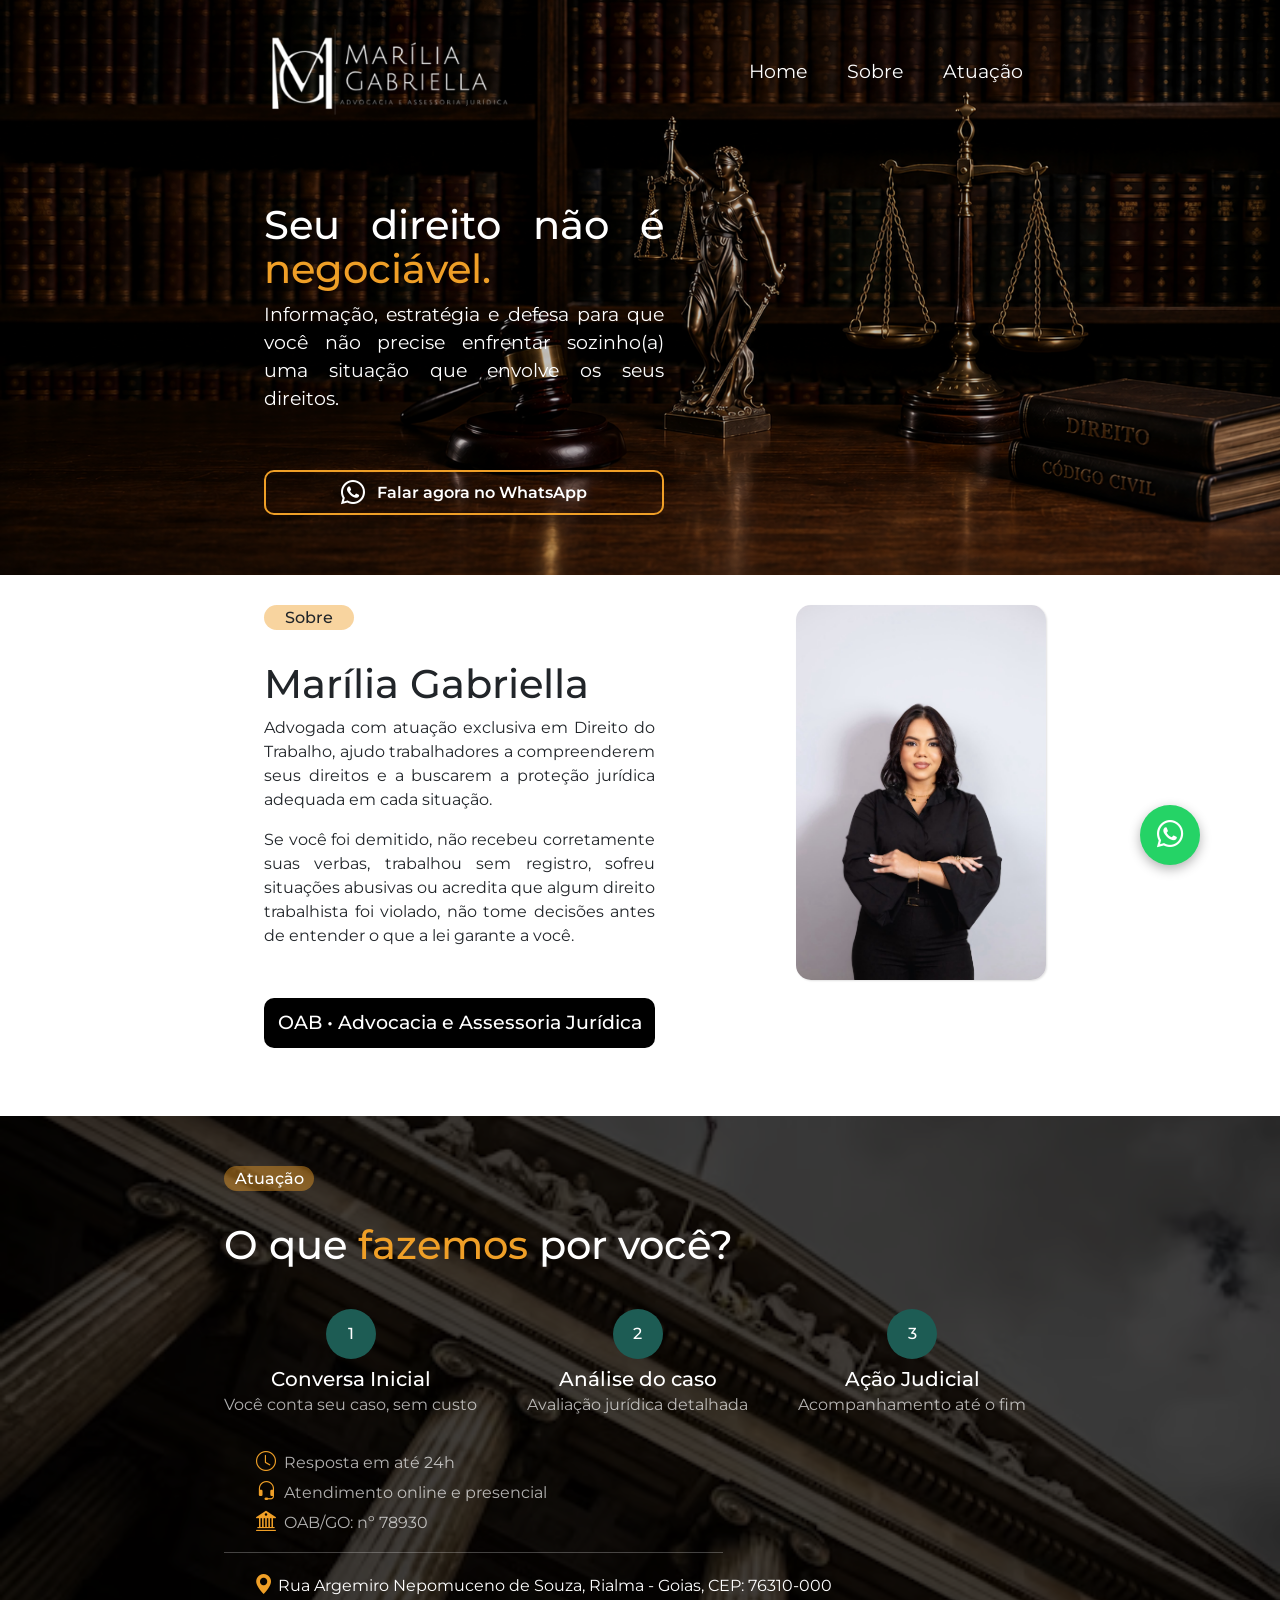
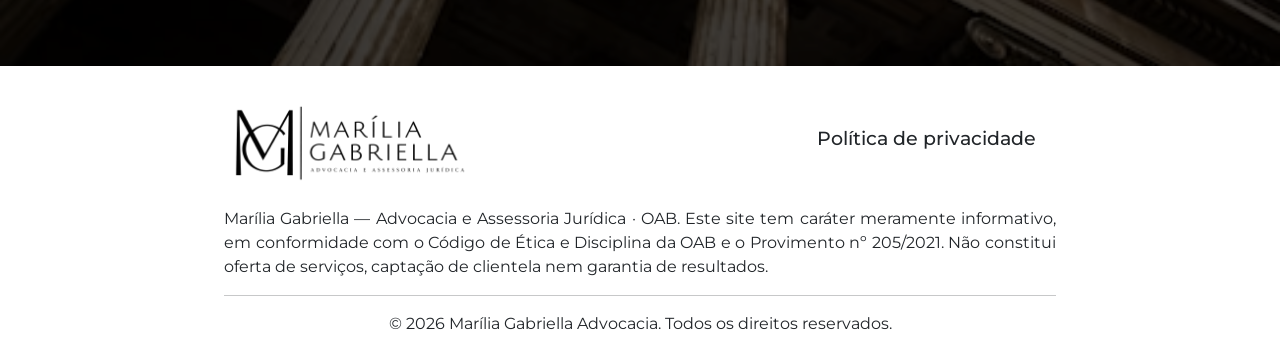
==== index.html @ 27348d31 "alterando o caminho do arquivo" ====
<!DOCTYPE html>
<html lang="pt-br">

<head>
    <meta charset="UTF-8">
    <meta name="viewport" content="width=device-width, initial-scale=1.0">
    <title>Advogada</title>
    <link rel="shortcut icon" href="../Images/advocacia.ico" type="image/x-icon">
    <link rel="stylesheet" href="https://cdn.jsdelivr.net/npm/bootstrap-icons@1.13.1/font/bootstrap-icons.min.css">
    <link href="https://cdn.jsdelivr.net/npm/bootstrap@5.3.8/dist/css/bootstrap.min.css" rel="stylesheet">
    <link rel="stylesheet" href="/Content/style.css">


    <style>
        @import url('https://fonts.googleapis.com/css2?family=Montserrat:ital,wght@0,100..900;1,100..900&display=swap');

        body {
            margin: 0;
            padding: 0;
            box-sizing: border-box;
            /* overflow: hidden; */
            font-family: 'Montserrat', 'sanserif';
        }



        :root {
            --corPrimeiroBotao: #EF9F27;
            --corVerde: #1D5C54;
        }


        main {
            display: flex;
            justify-content: center;
            min-height: 100vh;
        }



        .content {
            /* background-color: black; */
            width: 65%;
        }

        .contentFirstImage {
            background-color: white;
            height: 575px;
            position: relative;
            /* necessário para a imagem absoluta se posicionar corretamente */
            overflow: hidden;
            /* garante que nada vaze para fora do container */
        }


        .firstImage {
            position: absolute;
            top: 0;
            left: 0;
            width: 100%;
            /* 100% do container, não 100vw */
            height: 575px;
            /* preenche a altura do container (550px), não um valor fixo diferente */
            object-fit: cover;
            /* preenche o espaço todo, cortando o excesso, sem distorcer */
            object-position: center;
            /* centraliza o corte (ajuste se quiser focar em outra parte da foto) */
            z-index: 1;
            filter: brightness(75%);
            /* removido o display: none, que estava escondendo a imagem */
        }

        .navBar,
        .firstArticle {
            position: relative;
            z-index: 2;
        }

        .navBar {
            /* background-color: blue; */
            display: flex;
            justify-content: space-between;
            align-items: center;
            padding: 20px 7px 0px 40px;
        }

        .navLogo img {
            width: 252px;
        }

        .navItens ul {
            /* background-color: white; */
            display: flex;
            width: 300px;
            flex-flow: row wrap;
            gap: 40px;
            margin: 0;
            padding: 0;
        }

        .navItens li {
            list-style: none;
            font-size: 14pt;
        }

        .navItens>ul>li>a {
            text-decoration: none;
            color: white;
            display: inline-block;
            position: relative;

            transition: color 0.3s ease, transform 0.3s ease;
        }

        .navItens>ul>li>a:hover {
            color: #ff9a02;
            transform: translateY(-2px);
        }



        .firstArticle {
            /* background-color: purple; */
            display: flex;
            justify-content: flex-start;
            padding: 10px 40px;
            margin-top: 30px;
        }


        .textMain {
            /* background-color: red; */
            width: 400px;
            display: flex;
            flex-flow: column;
            justify-content: center;
            align-items: center;
            gap: 2px;
        }

        .textMain h1 {
            font-size: 30pt;
            text-align: justify;
            line-height: 1.1;
            color: white;
            margin-top: 40px;
        }

        .text-destaque {
            color: var(--corPrimeiroBotao);
        }

        .textMain p {
            text-align: justify;
            color: white;
            font-size: 14pt;
            font-weight: 400;
            margin-top: 0;
            margin-bottom: 55px;
        }

        .buttonWhatsApp {
            /* background-color: yellow; */
            width: 100%;
        }

        .btn-whatsApp {
            width: 100%;
            height: 45px;
            display: flex;
            justify-content: center;
            align-items: center;
            gap: 12px;
            font-size: 12pt;
            cursor: pointer;
            background-color: transparent;
            border-radius: 10px;
            border: 2px solid var(--corPrimeiroBotao);
            color: white;
            font-weight: 600;
            transition: all 0.3s ease;
        }

        .btn-whatsApp:hover {
            transform: translate(2px, -4px);
            background-color: #ef9f270c;
        }

        /* Parte do sobre */

        .contenAbout {
            margin-top: 20px;
            padding: 10px;
            padding-left: 40px;
            display: flex;
            justify-content: space-between;
        }

        .infoAbout {
            width: 50%;
        }

        .infoAbout h5 {
            font-size: 12pt;
            background-color: rgba(239, 159, 39, 0.445);
            border-radius: 15px;
            width: 90px;
            display: flex;
            justify-content: center;
            align-items: center;
            height: 25px;
            margin-bottom: 30px;
        }

        .infoAbout p {
            text-align: justify;
        }

        .infoAbout h4 {
            background-color: black;
            margin-top: 50px;
            border-radius: 10px;
            color: white;
            height: 50px;
            display: flex;
            justify-content: center;
            align-items: center;
            font-size: 14pt;


        }

        .imageAbout img {
            width: 250px;
            border-radius: 15px;
            box-shadow: 1px 1px 2px rgba(0, 0, 0, 0.123);
        }


        /* Atuação */

        #secondImagem {
            position: absolute;
            top: 0;
            left: 0;
            width: 100%;
            height: 100%;
            object-fit: cover;
            object-position: center;
            z-index: 1;
            filter: brightness(25%);

        }


        .contentAtuacao {
            position: relative;
            width: 100vw;
            /* tira a seção de dentro dos 65% e referencia à tela */
            left: 50%;
            transform: translateX(-50%);
            height: 550px;
            margin-top: 50px;
            overflow: hidden;
            /* background-color: rgb(12, 12, 11); */
        }

        .performance {
            position: relative;
            width: 65%;
            height: 100%;
            margin: 0 auto;
            padding: 50px 0;
            color: white;
            z-index: 2;
        }

        .performance>h5 {
            background-color: red;
            font-size: 12pt;
            background-color: rgba(239, 159, 39, 0.445);
            border-radius: 15px;
            width: 90px;
            display: flex;
            justify-content: center;
            align-items: center;
            height: 25px;
            margin-bottom: 30px;

        }

        .listPerfomance {
            /* background-color: red; */
            display: flex;
            gap: 50px;
            margin-top: 40px;
        }

        .perfomanceBalls {
            display: flex;
            /* border: 1px solid black; */
            flex-flow: column;
            justify-content: center;
            align-items: center;
        }

        .perfomanceBalls h4 {
            background-color: var(--corVerde);
            border-radius: 50%;
            width: 50px;
            height: 50px;
            display: flex;
            justify-content: center;
            align-items: center;
            color: white;
            font-size: 12pt;
        }

        .perfomanceBalls h5 {
            color: white;
        }

        .perfomanceBalls p {
            line-height: 0.7;
            color: rgba(255, 255, 255, 0.685);
        }

        .listTopics {
            /* background-color: #EF9F27; */
            margin-top: 20px;
        }

        .listTopics ul {
            list-style: none;
        }

        .listTopics li {
            color: rgba(255, 255, 255, 0.685);
        }

        .listTopics i {
            color: var(--corPrimeiroBotao);
        }

        .margem {
            width: 60%;
            color: white;
        }

        #address {
            color: white;
            list-style: none;
            margin-left: 30px;
        }

        #address i {
            color: var(--corPrimeiroBotao);
        }

        .footerlogo {
            display: flex;
            justify-content: space-between;
            align-items: center;
            margin-top: 30px;
        }

        .footerlogo img {
            width: 252px;

        }

        .footerlogo h4 {
            font-size: 14pt;
            padding-right: 20px;
        }

        .contentFooter p {
            text-align: justify;

        }


        /* botao whatsApp */
        .whatsapp-float {
            position: fixed;
            bottom: 35px;
            right: 80px;
            width: 60px;
            height: 60px;
            background-color: #25D366;
            /* verde oficial do WhatsApp */
            border-radius: 50%;
            display: flex;
            justify-content: center;
            align-items: center;
            box-shadow: 0 4px 12px rgba(0, 0, 0, 0.3);
            z-index: 999;
            /* garante que fique acima de tudo, inclusive do header */
            text-decoration: none;
            transition: transform 0.2s ease, box-shadow 0.2s ease;
        }

        .whatsapp-float i {
            color: white;
            font-size: 20pt;
        }

        .whatsapp-float:hover {
            transform: scale(1.08);
            box-shadow: 0 6px 16px rgba(0, 0, 0, 0.4);
        }

        @media screen and (max-width: 768px) {
            .whatsapp-float {
                position: fixed;
                bottom: 35px;
                right: 20px;
                width: 60px;
                height: 60px;
                background-color: #25D366;
                /* verde oficial do WhatsApp */
                border-radius: 50%;
                display: flex;
                justify-content: center;
                align-items: center;
                box-shadow: 0 4px 12px rgba(0, 0, 0, 0.3);
                z-index: 999;
                /* garante que fique acima de tudo, inclusive do header */
                text-decoration: none;
                transition: transform 0.2s ease, box-shadow 0.2s ease;
            }

        }

        /* ajuste fino pra mobile, botão um pouco menor */
        @media (max-width: 480px) {
            .whatsapp-float {
                width: 50px;
                height: 50px;
                bottom: 15px;
                right: 15px;
            }

            .whatsapp-float i {
                font-size: 24pt;
            }
        }

        /* evita rolagem horizontal causada pelos elementos 100vw */

        /* ===================== TABLET (até 992px) ===================== */
        @media (max-width: 992px) {
            .content {
                width: 90%;
            }

            .navBar {
                padding: 20px 20px 0 20px;
            }

            .navLogo img {
                width: 190px;
            }

            .navItens ul {
                width: auto;
                gap: 20px;
            }

            .navItens li {
                font-size: 12pt;
            }

            .textMain {
                width: 100%;
                max-width: 450px;
                padding: 0 10px;
            }

            .textMain h1 {
                font-size: 26pt;
            }

            .contenAbout {
                padding-left: 20px;
            }

            .imageAbout img {
                width: 200px;
            }

            .performance {
                width: 85%;
            }
        }

        /* ===================== TABLET PEQUENO / CELULAR GRANDE (até 768px) ===================== */
        @media (max-width: 768px) {

            .contentFirstImage,
            .firstImage {
                height: 520px;

                /* aumenta um pouco pq o conteúdo empilhado ocupa mais altura */
            }

            .firstImage {
                filter: brightness(40%);
            }

            .navBar {
                flex-wrap: wrap;
                justify-content: center;
                gap: 15px;
                padding: 20px 15px 0 15px;
            }

            .navItens ul {
                justify-content: center;
                width: 100%;
            }

            .firstArticle {
                justify-content: center;
                padding: 10px 20px;
                margin-top: 10px;
            }

            .textMain h1,
            .textMain p {
                text-align: left;
                /* justify em coluna estreita fica com espaçamento estranho */
            }

            .textMain h1 {
                margin-top: 20px;
                font-size: 24pt;
            }

            /* Sobre: empilha ao invés de lado a lado */
            .contenAbout {
                flex-direction: column;
                align-items: center;
                text-align: left;
                padding: 10px 20px;
            }

            .infoAbout {
                width: 100%;
            }

            .infoAbout p {
                text-align: left;
            }

            .imageAbout {
                margin-top: 20px;
            }

            .imageAbout img {
                width: 100%;
                max-width: 300px;
            }

            /* Atuação */
            .contentAtuacao {
                height: auto;
                padding: 40px 0;
            }

            .performance {
                width: 90%;
                padding: 10px 0;
            }

            .listPerfomance {
                flex-wrap: wrap;
                gap: 25px;
                justify-content: center;
                text-align: center;
            }

            .margem {
                width: 90%;
            }

            #address {
                margin-left: 0;
            }

            .footerlogo {
                flex-direction: column;
                gap: 10px;
                text-align: center;
            }
        }

        /* ===================== CELULAR (até 480px) ===================== */
        @media (max-width: 480px) {

            .contentFirstImage,
            .firstImage {
                height: 680px;
            }

            .navLogo img {
                width: 160px;
            }

            .navItens li {
                font-size: 11pt;
            }

            .textMain h1 {
                font-size: 20pt;
            }

            .textMain p {
                font-size: 12pt;
            }

            .btn-whatsApp {
                font-size: 11pt;
            }

            .infoAbout h1 {
                font-size: 22pt;
            }

            .infoAbout h4 {
                font-size: 12pt;
                text-align: center;
            }

            .performance h1 {
                font-size: 20pt;
            }

            .perfomanceBalls {
                width: 45%;
                /* 2 por linha em vez de 3 espremidos */
            }
        }
    </style>

</head>

<body>


    <!-- tela toda -->
    <main>

        <img class="firstImage" src="../Images/advocacia.png" alt="image Fundo">
        <div class="content">
            <!-- Div na qual a imagem tem que ficar -->
            <div class="contentFirstImage">


                <div class="navBar">
                    <div class="navLogo">
                        <img src="../Images/LogoBranca.png" alt="Sem logo">
                    </div>

                    <div class="navItens">
                        <ul>
                            <li><a href="#home">Home</a></li>
                            <li><a href="#sobre">Sobre</a></li>
                            <li><a href="#atuacao">Atuação</a></li>
                        </ul>
                    </div>
                </div>

                <article id="home" class="firstArticle">
                    <div class="textMain">
                        <h1>Seu direito não é <span class="text-destaque">negociável.</span></h1>
                        <p>Informação, estratégia e defesa para que você não precise enfrentar sozinho(a) uma situação
                            que envolve
                            os seus direitos.</p>

                        <div class="buttonWhatsApp">
                            <button type="button" class="btn-whatsApp"
                                onclick="window.open('https://wa.me/556291803495?text=Olá! Gostaria de mais informações sobre a consultoria.')"><i
                                    class="bi bi-whatsapp fs-4"></i>Falar agora no
                                WhatsApp</button>
                        </div>
                    </div>

                </article>
            </div>
            <!-- Imagem de fundo -->

            <!-- Sobre -->
            <div id="sobre" class="contenAbout">
                <div class="infoAbout">
                    <h5>Sobre</h5>

                    <h1>Marília Gabriella</h1>
                    <p>Advogada com atuação exclusiva em Direito do Trabalho, ajudo trabalhadores a compreenderem seus
                        direitos e a buscarem a proteção jurídica adequada em cada situação.</p>

                    <p>Se você foi demitido, não recebeu corretamente suas verbas, trabalhou sem registro, sofreu
                        situações abusivas ou acredita que algum direito trabalhista foi violado, não tome decisões
                        antes de entender o que a lei garante a você.</p>

                    <h4>OAB • Advocacia e Assessoria Jurídica </h4>
                </div>

                <div class="imageAbout">
                    <img src="../Images/fotoAdvogada.jpeg" alt="foto advogada">
                </div>


            </div>



            <!-- Atuacao -->

            <div id="atuacao" class="contentAtuacao">
                <img id="secondImagem" src="../Images/adovgada.png" alt="fundoJuridico">

                <div id="atuacao" class="performance">

                    <h5>Atuação</h5>
                    <h1>O que <span class="text-destaque">fazemos</span> por você?</h1>

                    <div class="listPerfomance">
                        <div class="perfomanceBalls">
                            <h4>1</h4>
                            <h5>Conversa Inicial</h5>
                            <p>Você conta seu caso, sem custo</p>
                        </div>

                        <div class="perfomanceBalls">
                            <h4>2</h4>
                            <h5>Análise do caso</h5>
                            <p>Avaliação jurídica detalhada</p>
                        </div>

                        <div class="perfomanceBalls">
                            <h4>3</h4>
                            <h5>Ação Judicial</h5>
                            <p>Acompanhamento até o fim</p>
                        </div>
                    </div>

                    <div class="listTopics">
                        <ul>
                            <li><i class="bi bi-clock fs-5"></i>&nbsp; Resposta em até 24h </li>
                            <li><i class="bi bi-headset fs-5"></i>&nbsp; Atendimento online e presencial </li>
                            <li><i class="bi bi-bank2 fs-5"></i>&nbsp; OAB/GO: nº 78930</li>

                        </ul>
                    </div>

                    <hr class="margem">

                    <li id="address"><i class="bi bi-geo-alt-fill fs-5"></i> Rua Argemiro Nepomuceno de Souza, Rialma -
                        Goias, CEP: 76310-000</li>

                </div>

            </div>


            <div class="contentFooter">
                <div class="footerlogo">
                    <img src="../Images/LogoPreta.png" alt="logo">

                    <h4>Política de privacidade</h4>
                </div>

                <p class="mt-3">Marília Gabriella — Advocacia e Assessoria Jurídica · OAB. Este site tem caráter
                    meramente informativo, em conformidade com o Código de Ética e Disciplina da OAB e o Provimento nº
                    205/2021. Não constitui oferta de serviços, captação de clientela nem garantia de resultados.</p>

                <hr>
                <p class="text-center">© 2026 Marília Gabriella Advocacia. Todos os direitos reservados.</p>
            </div>

            <a href="https://wa.me/556291803495?text=Olá! Gostaria de mais informações sobre a consultoria."
                class="whatsapp-float" target="_blank" aria-label="Falar no WhatsApp">
                <i class="bi bi-whatsapp"></i>
            </a>

        </div>







    </main>


    <script src="https://cdn.jsdelivr.net/npm/bootstrap@5.3.8/dist/js/bootstrap.bundle.min.js"
        integrity="sha384-FKyoEForCGlyvwx9Hj09JcYn3nv7wiPVlz7YYwJrWVcXK/BmnVDxM+D2scQbITxI"
        crossorigin="anonymous"></script>


</body>

</html>
---- Content/style.css ----
@import url('https://fonts.googleapis.com/css2?family=Montserrat:ital,wght@0,100..900;1,100..900&display=swap');

 body {
     margin: 0;
     padding: 0;
     box-sizing: border-box;
     /* overflow: hidden; */
     font-family: 'Montserrat', 'sanserif';
 }



 :root {
     --corPrimeiroBotao: #EF9F27;
     --corVerde: #1D5C54;
 }


 main {
     display: flex;
     justify-content: center;
     min-height: 100vh;
 }



 .content {
     /* background-color: black; */
     width: 65%;
 }

 .contentFirstImage {
     background-color: white;
     height: 575px;
     position: relative;
     /* necessário para a imagem absoluta se posicionar corretamente */
     overflow: hidden;
     /* garante que nada vaze para fora do container */
 }


 .firstImage {
     position: absolute;
     top: 0;
     left: 0;
     width: 100%;
     /* 100% do container, não 100vw */
     height: 575px;
     /* preenche a altura do container (550px), não um valor fixo diferente */
     object-fit: cover;
     /* preenche o espaço todo, cortando o excesso, sem distorcer */
     object-position: center;
     /* centraliza o corte (ajuste se quiser focar em outra parte da foto) */
     z-index: 1;
     filter: brightness(75%);
     /* removido o display: none, que estava escondendo a imagem */
 }

 .navBar,
 .firstArticle {
     position: relative;
     z-index: 2;
 }

 .navBar {
     /* background-color: blue; */
     display: flex;
     justify-content: space-between;
     align-items: center;
     padding: 20px 7px 0px 40px;
 }

 .navLogo img {
     width: 252px;
 }

 .navItens ul {
     /* background-color: white; */
     display: flex;
     width: 300px;
     flex-flow: row wrap;
     gap: 40px;
     margin: 0;
     padding: 0;
 }

 .navItens li {
     list-style: none;
     font-size: 14pt;
 }

 .navItens>ul>li>a {
     text-decoration: none;
     color: white;
     display: inline-block;
     position: relative;

     transition: color 0.3s ease, transform 0.3s ease;
 }

 .navItens>ul>li>a:hover {
     color: #ff9a02;
     transform: translateY(-2px);
 }



 .firstArticle {
     /* background-color: purple; */
     display: flex;
     justify-content: flex-start;
     padding: 10px 40px;
     margin-top: 30px;
 }


 .textMain {
     /* background-color: red; */
     width: 400px;
     display: flex;
     flex-flow: column;
     justify-content: center;
     align-items: center;
     gap: 2px;
 }

 .textMain h1 {
     font-size: 30pt;
     text-align: justify;
     line-height: 1.1;
     color: white;
     margin-top: 40px;
 }

 .text-destaque {
     color: var(--corPrimeiroBotao);
 }

 .textMain p {
     text-align: justify;
     color: white;
     font-size: 14pt;
     font-weight: 400;
     margin-top: 0;
     margin-bottom: 55px;
 }

 .buttonWhatsApp {
     /* background-color: yellow; */
     width: 100%;
 }

 .btn-whatsApp {
     width: 100%;
     height: 45px;
     display: flex;
     justify-content: center;
     align-items: center;
     gap: 12px;
     font-size: 12pt;
     cursor: pointer;
     background-color: transparent;
     border-radius: 10px;
     border: 2px solid var(--corPrimeiroBotao);
     color: white;
     font-weight: 600;
     transition: all 0.3s ease;
 }

 .btn-whatsApp:hover {
     transform: translate(2px, -4px);
     background-color: #ef9f270c;
 }

 /* Parte do sobre */

 .contenAbout {
     margin-top: 20px;
     padding: 10px;
     padding-left: 40px;
     display: flex;
     justify-content: space-between;
 }

 .infoAbout {
     width: 50%;
 }

 .infoAbout h5 {
     font-size: 12pt;
     background-color: rgba(239, 159, 39, 0.445);
     border-radius: 15px;
     width: 90px;
     display: flex;
     justify-content: center;
     align-items: center;
     height: 25px;
     margin-bottom: 30px;
 }

 .infoAbout p {
     text-align: justify;
 }

 .infoAbout h4 {
     background-color: black;
     margin-top: 50px;
     border-radius: 10px;
     color: white;
     height: 50px;
     display: flex;
     justify-content: center;
     align-items: center;
     font-size: 14pt;


 }

 .imageAbout img {
     width: 250px;
     border-radius: 15px;
     box-shadow: 1px 1px 2px rgba(0, 0, 0, 0.123);
 }


 /* Atuação */

 #secondImagem {
     position: absolute;
     top: 0;
     left: 0;
     width: 100%;
     height: 100%;
     object-fit: cover;
     object-position: center;
     z-index: 1;
     filter: brightness(25%);

 }


 .contentAtuacao {
     position: relative;
     width: 100vw;
     /* tira a seção de dentro dos 65% e referencia à tela */
     left: 50%;
     transform: translateX(-50%);
     height: 550px;
     margin-top: 50px;
     overflow: hidden;
     /* background-color: rgb(12, 12, 11); */
 }

 .performance {
     position: relative;
     width: 65%;
     height: 100%;
     margin: 0 auto;
     padding: 50px 0;
     color: white;
     z-index: 2;
 }

 .performance>h5 {
     background-color: red;
     font-size: 12pt;
     background-color: rgba(239, 159, 39, 0.445);
     border-radius: 15px;
     width: 90px;
     display: flex;
     justify-content: center;
     align-items: center;
     height: 25px;
     margin-bottom: 30px;

 }

 .listPerfomance {
     /* background-color: red; */
     display: flex;
     gap: 50px;
     margin-top: 40px;
 }

 .perfomanceBalls {
     display: flex;
     /* border: 1px solid black; */
     flex-flow: column;
     justify-content: center;
     align-items: center;
 }

 .perfomanceBalls h4 {
     background-color: var(--corVerde);
     border-radius: 50%;
     width: 50px;
     height: 50px;
     display: flex;
     justify-content: center;
     align-items: center;
     color: white;
     font-size: 12pt;
 }

 .perfomanceBalls h5 {
     color: white;
 }

 .perfomanceBalls p {
     line-height: 0.7;
     color: rgba(255, 255, 255, 0.685);
 }

 .listTopics {
     /* background-color: #EF9F27; */
     margin-top: 20px;
 }

 .listTopics ul {
     list-style: none;
 }

 .listTopics li {
     color: rgba(255, 255, 255, 0.685);
 }

 .listTopics i {
     color: var(--corPrimeiroBotao);
 }

 .margem {
     width: 60%;
     color: white;
 }

 #address {
     color: white;
     list-style: none;
     margin-left: 30px;
 }

 #address i {
     color: var(--corPrimeiroBotao);
 }

 .footerlogo {
     display: flex;
     justify-content: space-between;
     align-items: center;
     margin-top: 30px;
 }

 .footerlogo img {
     width: 252px;

 }

 .footerlogo h4 {
     font-size: 14pt;
     padding-right: 20px;
 }

 .contentFooter p {
     text-align: justify;

 }


 /* botao whatsApp */
 .whatsapp-float {
     position: fixed;
     bottom: 35px;
     right: 80px;
     width: 60px;
     height: 60px;
     background-color: #25D366;
     /* verde oficial do WhatsApp */
     border-radius: 50%;
     display: flex;
     justify-content: center;
     align-items: center;
     box-shadow: 0 4px 12px rgba(0, 0, 0, 0.3);
     z-index: 999;
     /* garante que fique acima de tudo, inclusive do header */
     text-decoration: none;
     transition: transform 0.2s ease, box-shadow 0.2s ease;
 }

 .whatsapp-float i {
     color: white;
     font-size: 20pt;
 }

 .whatsapp-float:hover {
     transform: scale(1.08);
     box-shadow: 0 6px 16px rgba(0, 0, 0, 0.4);
 }

 @media screen and (max-width: 768px) {
     .whatsapp-float {
         position: fixed;
         bottom: 35px;
         right: 20px;
         width: 60px;
         height: 60px;
         background-color: #25D366;
         /* verde oficial do WhatsApp */
         border-radius: 50%;
         display: flex;
         justify-content: center;
         align-items: center;
         box-shadow: 0 4px 12px rgba(0, 0, 0, 0.3);
         z-index: 999;
         /* garante que fique acima de tudo, inclusive do header */
         text-decoration: none;
         transition: transform 0.2s ease, box-shadow 0.2s ease;
     }

 }

 /* ajuste fino pra mobile, botão um pouco menor */
 @media (max-width: 480px) {
     .whatsapp-float {
         width: 50px;
         height: 50px;
         bottom: 15px;
         right: 15px;
     }

     .whatsapp-float i {
         font-size: 24pt;
     }
 }

 /* evita rolagem horizontal causada pelos elementos 100vw */

 /* ===================== TABLET (até 992px) ===================== */
 @media (max-width: 992px) {
     .content {
         width: 90%;
     }

     .navBar {
         padding: 20px 20px 0 20px;
     }

     .navLogo img {
         width: 190px;
     }

     .navItens ul {
         width: auto;
         gap: 20px;
     }

     .navItens li {
         font-size: 12pt;
     }

     .textMain {
         width: 100%;
         max-width: 450px;
         padding: 0 10px;
     }

     .textMain h1 {
         font-size: 26pt;
     }

     .contenAbout {
         padding-left: 20px;
     }

     .imageAbout img {
         width: 200px;
     }

     .performance {
         width: 85%;
     }
 }

 /* ===================== TABLET PEQUENO / CELULAR GRANDE (até 768px) ===================== */
 @media (max-width: 768px) {

     .contentFirstImage,
     .firstImage {
         height: 520px;

         /* aumenta um pouco pq o conteúdo empilhado ocupa mais altura */
     }

     .firstImage {
         filter: brightness(40%);
     }

     .navBar {
         flex-wrap: wrap;
         justify-content: center;
         gap: 15px;
         padding: 20px 15px 0 15px;
     }

     .navItens ul {
         justify-content: center;
         width: 100%;
     }

     .firstArticle {
         justify-content: center;
         padding: 10px 20px;
         margin-top: 10px;
     }

     .textMain h1,
     .textMain p {
         text-align: left;
         /* justify em coluna estreita fica com espaçamento estranho */
     }

     .textMain h1 {
         margin-top: 20px;
         font-size: 24pt;
     }

     /* Sobre: empilha ao invés de lado a lado */
     .contenAbout {
         flex-direction: column;
         align-items: center;
         text-align: left;
         padding: 10px 20px;
     }

     .infoAbout {
         width: 100%;
     }

     .infoAbout p {
         text-align: left;
     }

     .imageAbout {
         margin-top: 20px;
     }

     .imageAbout img {
         width: 100%;
         max-width: 300px;
     }

     /* Atuação */
     .contentAtuacao {
         height: auto;
         padding: 40px 0;
     }

     .performance {
         width: 90%;
         padding: 10px 0;
     }

     .listPerfomance {
         flex-wrap: wrap;
         gap: 25px;
         justify-content: center;
         text-align: center;
     }

     .margem {
         width: 90%;
     }

     #address {
         margin-left: 0;
     }

     .footerlogo {
         flex-direction: column;
         gap: 10px;
         text-align: center;
     }
 }

 /* ===================== CELULAR (até 480px) ===================== */
 @media (max-width: 480px) {

     .contentFirstImage,
     .firstImage {
         height: 680px;
     }

     .navLogo img {
         width: 160px;
     }

     .navItens li {
         font-size: 11pt;
     }

     .textMain h1 {
         font-size: 20pt;
     }

     .textMain p {
         font-size: 12pt;
     }

     .btn-whatsApp {
         font-size: 11pt;
     }

     .infoAbout h1 {
         font-size: 22pt;
     }

     .infoAbout h4 {
         font-size: 12pt;
         text-align: center;
     }

     .performance h1 {
         font-size: 20pt;
     }

     .perfomanceBalls {
         width: 45%;
         /* 2 por linha em vez de 3 espremidos */
     }
 }
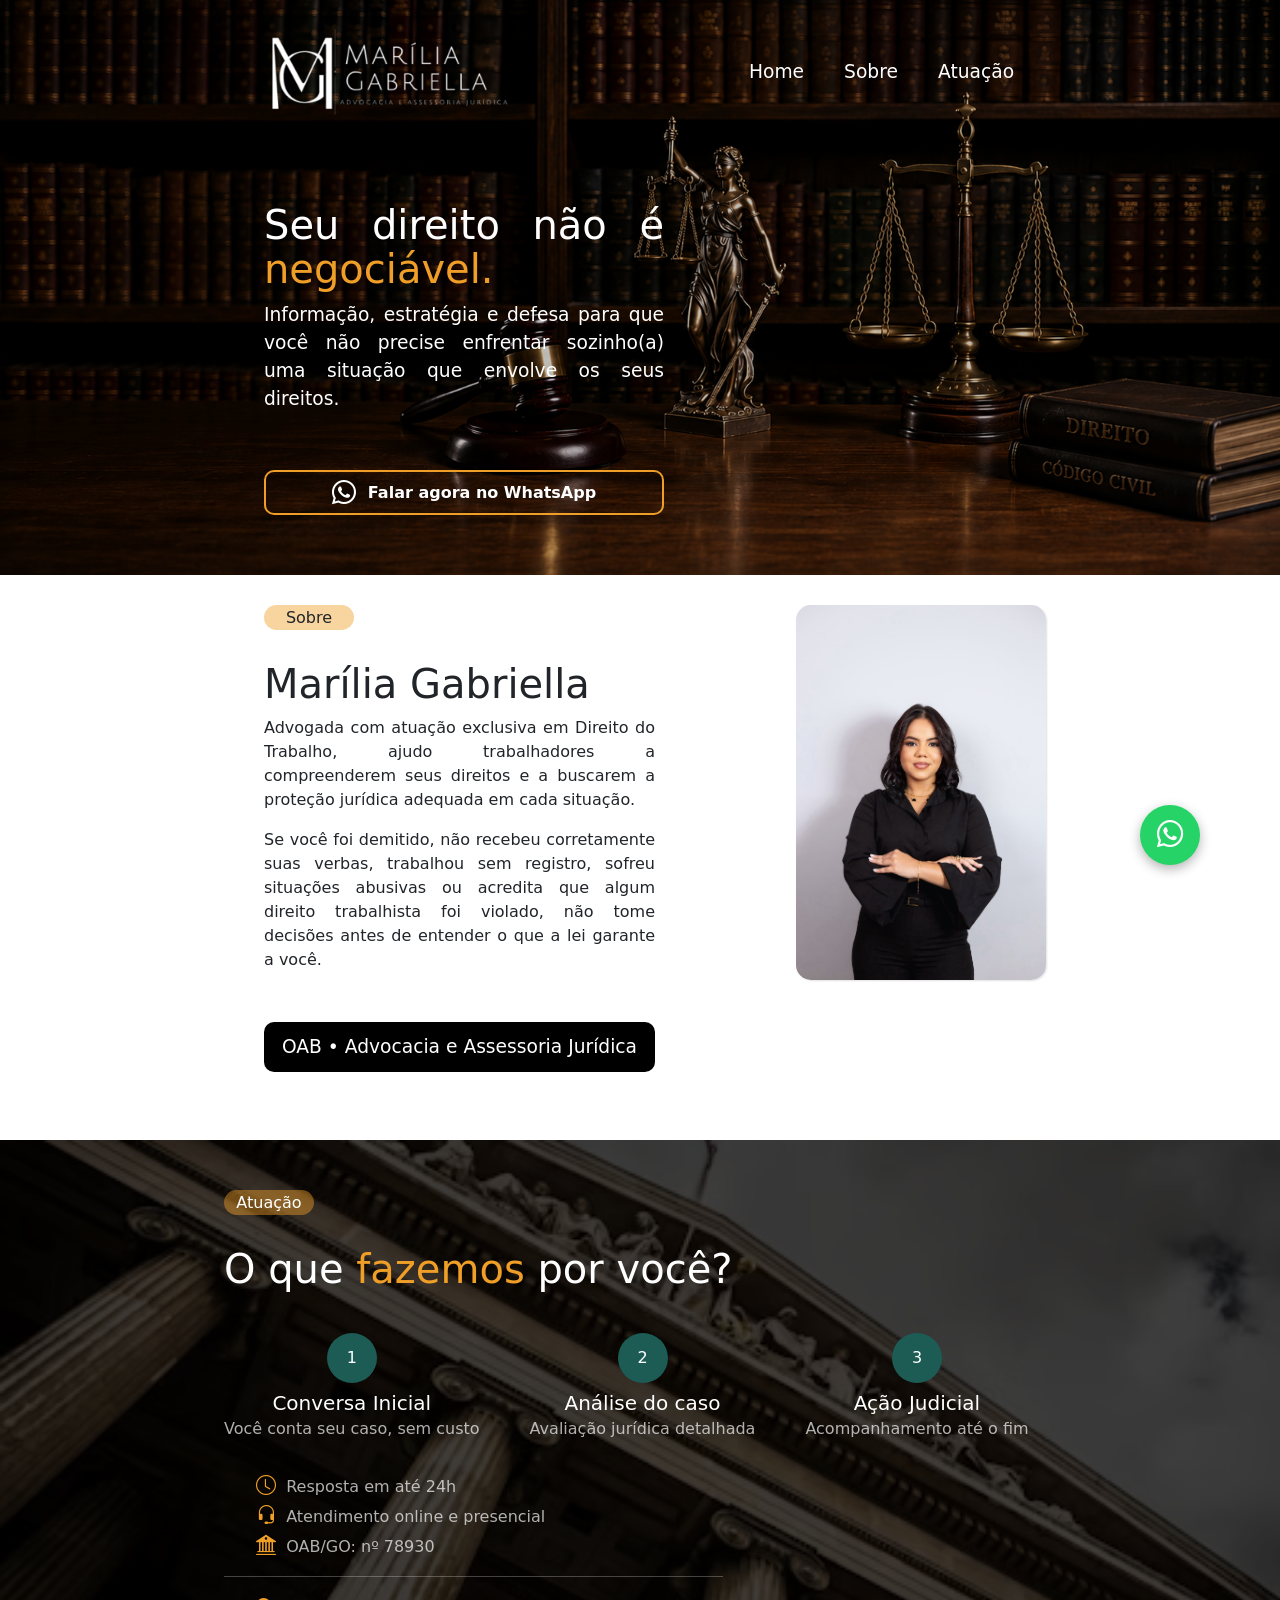
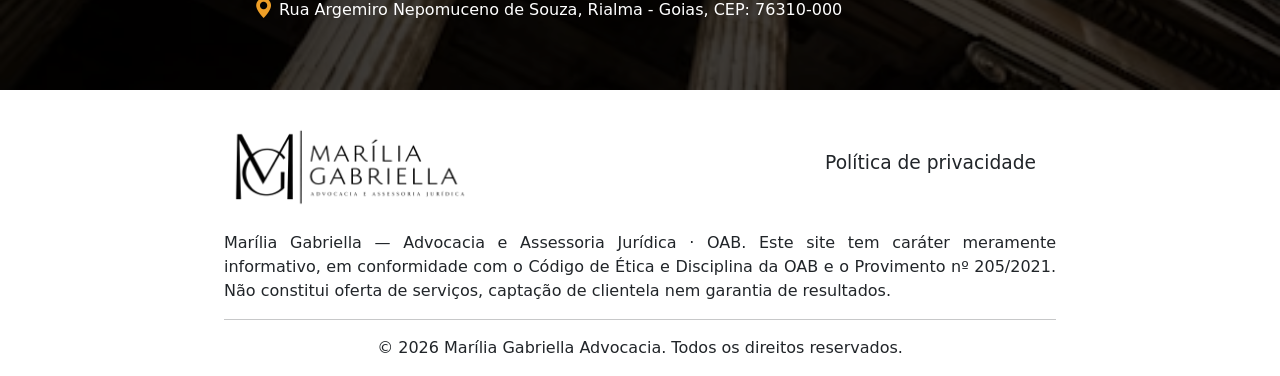
==== commit 914525fe: "alterando a ordem do css" ====
--- a/index.html
+++ b/index.html
@@ -5,643 +5,13 @@
     <meta charset="UTF-8">
     <meta name="viewport" content="width=device-width, initial-scale=1.0">
     <title>Advogada</title>
+    <link rel="stylesheet" href="/Content/style.css">
     <link rel="shortcut icon" href="../Images/advocacia.ico" type="image/x-icon">
     <link rel="stylesheet" href="https://cdn.jsdelivr.net/npm/bootstrap-icons@1.13.1/font/bootstrap-icons.min.css">
     <link href="https://cdn.jsdelivr.net/npm/bootstrap@5.3.8/dist/css/bootstrap.min.css" rel="stylesheet">
-    <link rel="stylesheet" href="/Content/style.css">
 
 
-    <style>
-        @import url('https://fonts.googleapis.com/css2?family=Montserrat:ital,wght@0,100..900;1,100..900&display=swap');
-
-        body {
-            margin: 0;
-            padding: 0;
-            box-sizing: border-box;
-            /* overflow: hidden; */
-            font-family: 'Montserrat', 'sanserif';
-        }
-
-
-
-        :root {
-            --corPrimeiroBotao: #EF9F27;
-            --corVerde: #1D5C54;
-        }
-
-
-        main {
-            display: flex;
-            justify-content: center;
-            min-height: 100vh;
-        }
-
-
-
-        .content {
-            /* background-color: black; */
-            width: 65%;
-        }
-
-        .contentFirstImage {
-            background-color: white;
-            height: 575px;
-            position: relative;
-            /* necessário para a imagem absoluta se posicionar corretamente */
-            overflow: hidden;
-            /* garante que nada vaze para fora do container */
-        }
-
-
-        .firstImage {
-            position: absolute;
-            top: 0;
-            left: 0;
-            width: 100%;
-            /* 100% do container, não 100vw */
-            height: 575px;
-            /* preenche a altura do container (550px), não um valor fixo diferente */
-            object-fit: cover;
-            /* preenche o espaço todo, cortando o excesso, sem distorcer */
-            object-position: center;
-            /* centraliza o corte (ajuste se quiser focar em outra parte da foto) */
-            z-index: 1;
-            filter: brightness(75%);
-            /* removido o display: none, que estava escondendo a imagem */
-        }
-
-        .navBar,
-        .firstArticle {
-            position: relative;
-            z-index: 2;
-        }
-
-        .navBar {
-            /* background-color: blue; */
-            display: flex;
-            justify-content: space-between;
-            align-items: center;
-            padding: 20px 7px 0px 40px;
-        }
-
-        .navLogo img {
-            width: 252px;
-        }
-
-        .navItens ul {
-            /* background-color: white; */
-            display: flex;
-            width: 300px;
-            flex-flow: row wrap;
-            gap: 40px;
-            margin: 0;
-            padding: 0;
-        }
-
-        .navItens li {
-            list-style: none;
-            font-size: 14pt;
-        }
-
-        .navItens>ul>li>a {
-            text-decoration: none;
-            color: white;
-            display: inline-block;
-            position: relative;
-
-            transition: color 0.3s ease, transform 0.3s ease;
-        }
-
-        .navItens>ul>li>a:hover {
-            color: #ff9a02;
-            transform: translateY(-2px);
-        }
-
-
-
-        .firstArticle {
-            /* background-color: purple; */
-            display: flex;
-            justify-content: flex-start;
-            padding: 10px 40px;
-            margin-top: 30px;
-        }
-
-
-        .textMain {
-            /* background-color: red; */
-            width: 400px;
-            display: flex;
-            flex-flow: column;
-            justify-content: center;
-            align-items: center;
-            gap: 2px;
-        }
-
-        .textMain h1 {
-            font-size: 30pt;
-            text-align: justify;
-            line-height: 1.1;
-            color: white;
-            margin-top: 40px;
-        }
-
-        .text-destaque {
-            color: var(--corPrimeiroBotao);
-        }
-
-        .textMain p {
-            text-align: justify;
-            color: white;
-            font-size: 14pt;
-            font-weight: 400;
-            margin-top: 0;
-            margin-bottom: 55px;
-        }
-
-        .buttonWhatsApp {
-            /* background-color: yellow; */
-            width: 100%;
-        }
-
-        .btn-whatsApp {
-            width: 100%;
-            height: 45px;
-            display: flex;
-            justify-content: center;
-            align-items: center;
-            gap: 12px;
-            font-size: 12pt;
-            cursor: pointer;
-            background-color: transparent;
-            border-radius: 10px;
-            border: 2px solid var(--corPrimeiroBotao);
-            color: white;
-            font-weight: 600;
-            transition: all 0.3s ease;
-        }
-
-        .btn-whatsApp:hover {
-            transform: translate(2px, -4px);
-            background-color: #ef9f270c;
-        }
-
-        /* Parte do sobre */
-
-        .contenAbout {
-            margin-top: 20px;
-            padding: 10px;
-            padding-left: 40px;
-            display: flex;
-            justify-content: space-between;
-        }
-
-        .infoAbout {
-            width: 50%;
-        }
-
-        .infoAbout h5 {
-            font-size: 12pt;
-            background-color: rgba(239, 159, 39, 0.445);
-            border-radius: 15px;
-            width: 90px;
-            display: flex;
-            justify-content: center;
-            align-items: center;
-            height: 25px;
-            margin-bottom: 30px;
-        }
-
-        .infoAbout p {
-            text-align: justify;
-        }
-
-        .infoAbout h4 {
-            background-color: black;
-            margin-top: 50px;
-            border-radius: 10px;
-            color: white;
-            height: 50px;
-            display: flex;
-            justify-content: center;
-            align-items: center;
-            font-size: 14pt;
-
-
-        }
-
-        .imageAbout img {
-            width: 250px;
-            border-radius: 15px;
-            box-shadow: 1px 1px 2px rgba(0, 0, 0, 0.123);
-        }
-
-
-        /* Atuação */
-
-        #secondImagem {
-            position: absolute;
-            top: 0;
-            left: 0;
-            width: 100%;
-            height: 100%;
-            object-fit: cover;
-            object-position: center;
-            z-index: 1;
-            filter: brightness(25%);
-
-        }
-
-
-        .contentAtuacao {
-            position: relative;
-            width: 100vw;
-            /* tira a seção de dentro dos 65% e referencia à tela */
-            left: 50%;
-            transform: translateX(-50%);
-            height: 550px;
-            margin-top: 50px;
-            overflow: hidden;
-            /* background-color: rgb(12, 12, 11); */
-        }
-
-        .performance {
-            position: relative;
-            width: 65%;
-            height: 100%;
-            margin: 0 auto;
-            padding: 50px 0;
-            color: white;
-            z-index: 2;
-        }
-
-        .performance>h5 {
-            background-color: red;
-            font-size: 12pt;
-            background-color: rgba(239, 159, 39, 0.445);
-            border-radius: 15px;
-            width: 90px;
-            display: flex;
-            justify-content: center;
-            align-items: center;
-            height: 25px;
-            margin-bottom: 30px;
-
-        }
-
-        .listPerfomance {
-            /* background-color: red; */
-            display: flex;
-            gap: 50px;
-            margin-top: 40px;
-        }
-
-        .perfomanceBalls {
-            display: flex;
-            /* border: 1px solid black; */
-            flex-flow: column;
-            justify-content: center;
-            align-items: center;
-        }
-
-        .perfomanceBalls h4 {
-            background-color: var(--corVerde);
-            border-radius: 50%;
-            width: 50px;
-            height: 50px;
-            display: flex;
-            justify-content: center;
-            align-items: center;
-            color: white;
-            font-size: 12pt;
-        }
-
-        .perfomanceBalls h5 {
-            color: white;
-        }
-
-        .perfomanceBalls p {
-            line-height: 0.7;
-            color: rgba(255, 255, 255, 0.685);
-        }
-
-        .listTopics {
-            /* background-color: #EF9F27; */
-            margin-top: 20px;
-        }
-
-        .listTopics ul {
-            list-style: none;
-        }
-
-        .listTopics li {
-            color: rgba(255, 255, 255, 0.685);
-        }
-
-        .listTopics i {
-            color: var(--corPrimeiroBotao);
-        }
-
-        .margem {
-            width: 60%;
-            color: white;
-        }
-
-        #address {
-            color: white;
-            list-style: none;
-            margin-left: 30px;
-        }
-
-        #address i {
-            color: var(--corPrimeiroBotao);
-        }
-
-        .footerlogo {
-            display: flex;
-            justify-content: space-between;
-            align-items: center;
-            margin-top: 30px;
-        }
-
-        .footerlogo img {
-            width: 252px;
-
-        }
-
-        .footerlogo h4 {
-            font-size: 14pt;
-            padding-right: 20px;
-        }
-
-        .contentFooter p {
-            text-align: justify;
-
-        }
-
-
-        /* botao whatsApp */
-        .whatsapp-float {
-            position: fixed;
-            bottom: 35px;
-            right: 80px;
-            width: 60px;
-            height: 60px;
-            background-color: #25D366;
-            /* verde oficial do WhatsApp */
-            border-radius: 50%;
-            display: flex;
-            justify-content: center;
-            align-items: center;
-            box-shadow: 0 4px 12px rgba(0, 0, 0, 0.3);
-            z-index: 999;
-            /* garante que fique acima de tudo, inclusive do header */
-            text-decoration: none;
-            transition: transform 0.2s ease, box-shadow 0.2s ease;
-        }
-
-        .whatsapp-float i {
-            color: white;
-            font-size: 20pt;
-        }
-
-        .whatsapp-float:hover {
-            transform: scale(1.08);
-            box-shadow: 0 6px 16px rgba(0, 0, 0, 0.4);
-        }
-
-        @media screen and (max-width: 768px) {
-            .whatsapp-float {
-                position: fixed;
-                bottom: 35px;
-                right: 20px;
-                width: 60px;
-                height: 60px;
-                background-color: #25D366;
-                /* verde oficial do WhatsApp */
-                border-radius: 50%;
-                display: flex;
-                justify-content: center;
-                align-items: center;
-                box-shadow: 0 4px 12px rgba(0, 0, 0, 0.3);
-                z-index: 999;
-                /* garante que fique acima de tudo, inclusive do header */
-                text-decoration: none;
-                transition: transform 0.2s ease, box-shadow 0.2s ease;
-            }
-
-        }
-
-        /* ajuste fino pra mobile, botão um pouco menor */
-        @media (max-width: 480px) {
-            .whatsapp-float {
-                width: 50px;
-                height: 50px;
-                bottom: 15px;
-                right: 15px;
-            }
-
-            .whatsapp-float i {
-                font-size: 24pt;
-            }
-        }
-
-        /* evita rolagem horizontal causada pelos elementos 100vw */
-
-        /* ===================== TABLET (até 992px) ===================== */
-        @media (max-width: 992px) {
-            .content {
-                width: 90%;
-            }
-
-            .navBar {
-                padding: 20px 20px 0 20px;
-            }
-
-            .navLogo img {
-                width: 190px;
-            }
-
-            .navItens ul {
-                width: auto;
-                gap: 20px;
-            }
-
-            .navItens li {
-                font-size: 12pt;
-            }
-
-            .textMain {
-                width: 100%;
-                max-width: 450px;
-                padding: 0 10px;
-            }
-
-            .textMain h1 {
-                font-size: 26pt;
-            }
-
-            .contenAbout {
-                padding-left: 20px;
-            }
-
-            .imageAbout img {
-                width: 200px;
-            }
-
-            .performance {
-                width: 85%;
-            }
-        }
-
-        /* ===================== TABLET PEQUENO / CELULAR GRANDE (até 768px) ===================== */
-        @media (max-width: 768px) {
-
-            .contentFirstImage,
-            .firstImage {
-                height: 520px;
-
-                /* aumenta um pouco pq o conteúdo empilhado ocupa mais altura */
-            }
-
-            .firstImage {
-                filter: brightness(40%);
-            }
-
-            .navBar {
-                flex-wrap: wrap;
-                justify-content: center;
-                gap: 15px;
-                padding: 20px 15px 0 15px;
-            }
-
-            .navItens ul {
-                justify-content: center;
-                width: 100%;
-            }
-
-            .firstArticle {
-                justify-content: center;
-                padding: 10px 20px;
-                margin-top: 10px;
-            }
-
-            .textMain h1,
-            .textMain p {
-                text-align: left;
-                /* justify em coluna estreita fica com espaçamento estranho */
-            }
-
-            .textMain h1 {
-                margin-top: 20px;
-                font-size: 24pt;
-            }
-
-            /* Sobre: empilha ao invés de lado a lado */
-            .contenAbout {
-                flex-direction: column;
-                align-items: center;
-                text-align: left;
-                padding: 10px 20px;
-            }
-
-            .infoAbout {
-                width: 100%;
-            }
-
-            .infoAbout p {
-                text-align: left;
-            }
-
-            .imageAbout {
-                margin-top: 20px;
-            }
-
-            .imageAbout img {
-                width: 100%;
-                max-width: 300px;
-            }
-
-            /* Atuação */
-            .contentAtuacao {
-                height: auto;
-                padding: 40px 0;
-            }
-
-            .performance {
-                width: 90%;
-                padding: 10px 0;
-            }
-
-            .listPerfomance {
-                flex-wrap: wrap;
-                gap: 25px;
-                justify-content: center;
-                text-align: center;
-            }
-
-            .margem {
-                width: 90%;
-            }
-
-            #address {
-                margin-left: 0;
-            }
-
-            .footerlogo {
-                flex-direction: column;
-                gap: 10px;
-                text-align: center;
-            }
-        }
-
-        /* ===================== CELULAR (até 480px) ===================== */
-        @media (max-width: 480px) {
-
-            .contentFirstImage,
-            .firstImage {
-                height: 680px;
-            }
-
-            .navLogo img {
-                width: 160px;
-            }
-
-            .navItens li {
-                font-size: 11pt;
-            }
-
-            .textMain h1 {
-                font-size: 20pt;
-            }
-
-            .textMain p {
-                font-size: 12pt;
-            }
-
-            .btn-whatsApp {
-                font-size: 11pt;
-            }
-
-            .infoAbout h1 {
-                font-size: 22pt;
-            }
-
-            .infoAbout h4 {
-                font-size: 12pt;
-                text-align: center;
-            }
-
-            .performance h1 {
-                font-size: 20pt;
-            }
-
-            .perfomanceBalls {
-                width: 45%;
-                /* 2 por linha em vez de 3 espremidos */
-            }
-        }
-    </style>
+   
 
 </head>
 
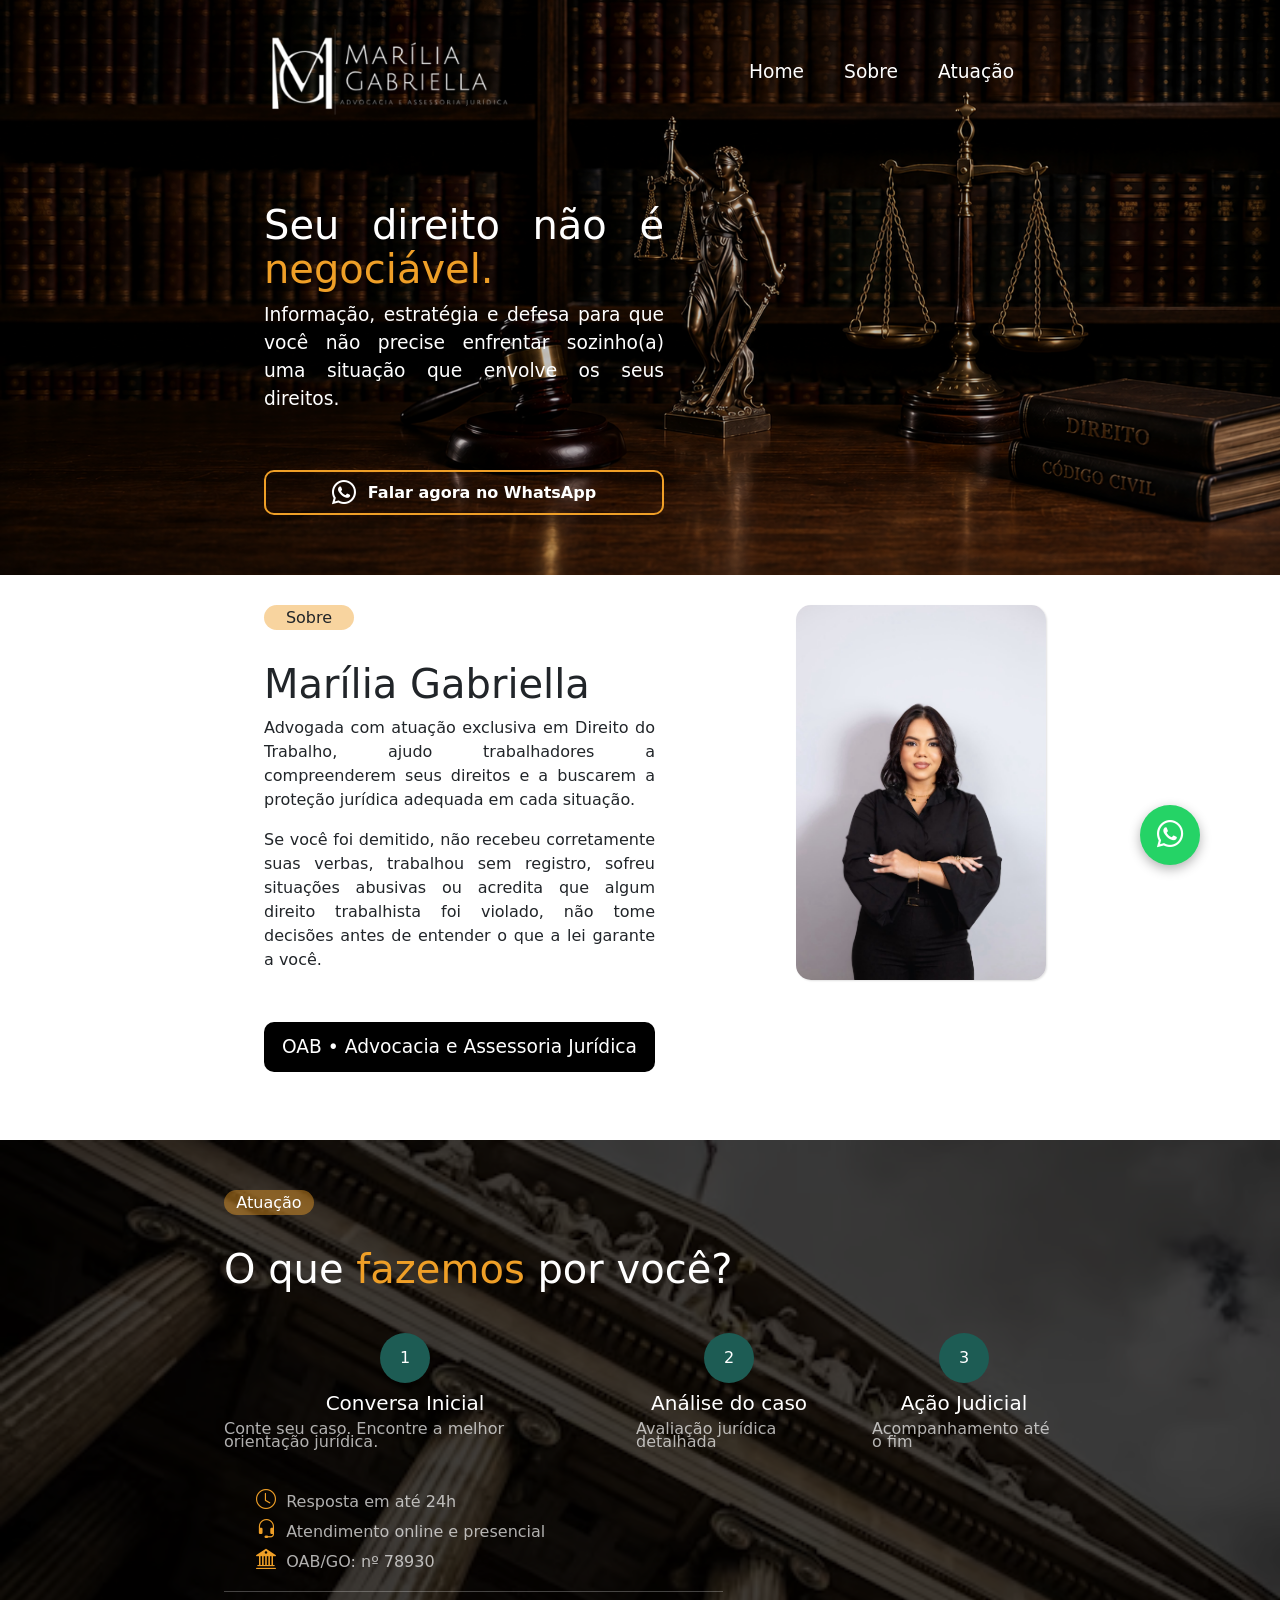
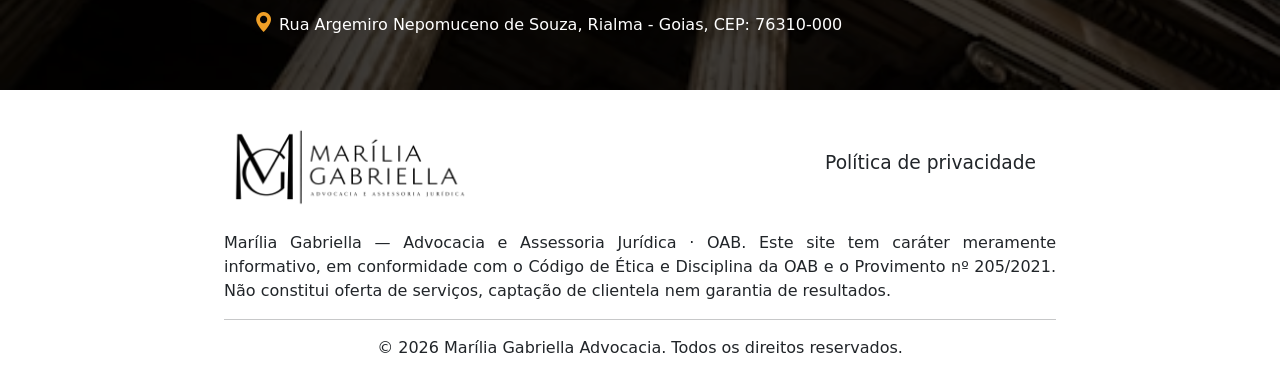
==== commit 37d9ed01: "corrigindo funcionalidades 2.0" ====
--- a/index.html
+++ b/index.html
@@ -5,8 +5,8 @@
     <meta charset="UTF-8">
     <meta name="viewport" content="width=device-width, initial-scale=1.0">
     <title>Advogada</title>
-    <link rel="stylesheet" href="/Content/style.css">
-    <link rel="shortcut icon" href="../Images/advocacia.ico" type="image/x-icon">
+    <link rel="stylesheet" href="style.css">
+    <link rel="shortcut icon" href="advocacia.ico" type="image/x-icon">
     <link rel="stylesheet" href="https://cdn.jsdelivr.net/npm/bootstrap-icons@1.13.1/font/bootstrap-icons.min.css">
     <link href="https://cdn.jsdelivr.net/npm/bootstrap@5.3.8/dist/css/bootstrap.min.css" rel="stylesheet">
 
@@ -21,7 +21,7 @@
     <!-- tela toda -->
     <main>
 
-        <img class="firstImage" src="../Images/advocacia.png" alt="image Fundo">
+        <img class="firstImage" src="advocacia.png" alt="image Fundo">
         <div class="content">
             <!-- Div na qual a imagem tem que ficar -->
             <div class="contentFirstImage">
@@ -29,7 +29,7 @@
 
                 <div class="navBar">
                     <div class="navLogo">
-                        <img src="../Images/LogoBranca.png" alt="Sem logo">
+                        <img src="LogoBranca.png" alt="Sem logo">
                     </div>
 
                     <div class="navItens">
@@ -77,7 +77,7 @@
                 </div>
 
                 <div class="imageAbout">
-                    <img src="../Images/fotoAdvogada.jpeg" alt="foto advogada">
+                    <img src="fotoAdvogada.jpeg" alt="foto advogada">
                 </div>
 
 
@@ -88,7 +88,7 @@
             <!-- Atuacao -->
 
             <div id="atuacao" class="contentAtuacao">
-                <img id="secondImagem" src="../Images/adovgada.png" alt="fundoJuridico">
+                <img id="secondImagem" src="adovgada.png" alt="fundoJuridico">
 
                 <div id="atuacao" class="performance">
 
@@ -99,7 +99,7 @@
                         <div class="perfomanceBalls">
                             <h4>1</h4>
                             <h5>Conversa Inicial</h5>
-                            <p>Você conta seu caso, sem custo</p>
+                            <p>Conte seu caso. Encontre a melhor orientação jurídica.</p>
                         </div>
 
                         <div class="perfomanceBalls">
@@ -136,7 +136,7 @@
 
             <div class="contentFooter">
                 <div class="footerlogo">
-                    <img src="../Images/LogoPreta.png" alt="logo">
+                    <img src="LogoPreta.png" alt="logo">
 
                     <h4>Política de privacidade</h4>
                 </div>
--- a/style.css
+++ b/style.css
@@ -0,0 +1,647 @@
+@import url('https://fonts.googleapis.com/css2?family=Montserrat:ital,wght@0,100..900;1,100..900&display=swap');
+
+body {
+    margin: 0;
+    padding: 0;
+    box-sizing: border-box;
+    overflow-x: hidden;
+    font-family: 'Montserrat', 'sanserif';
+}
+
+
+
+:root {
+    --corPrimeiroBotao: #EF9F27;
+    --corVerde: #1D5C54;
+}
+
+
+main {
+    display: flex;
+    justify-content: center;
+    min-height: 100vh;
+}
+
+
+
+.content {
+    /* background-color: black; */
+    width: 65%;
+}
+
+.contentFirstImage {
+    background-color: white;
+    height: 575px;
+    position: relative;
+    /* necessário para a imagem absoluta se posicionar corretamente */
+    overflow: hidden;
+    /* garante que nada vaze para fora do container */
+}
+
+
+.firstImage {
+    position: absolute;
+    top: 0;
+    left: 0;
+    width: 100%;
+    /* 100% do container, não 100vw */
+    height: 575px;
+    /* preenche a altura do container (550px), não um valor fixo diferente */
+    object-fit: cover;
+    /* preenche o espaço todo, cortando o excesso, sem distorcer */
+    object-position: center;
+    /* centraliza o corte (ajuste se quiser focar em outra parte da foto) */
+    z-index: 1;
+    filter: brightness(75%);
+    /* removido o display: none, que estava escondendo a imagem */
+}
+
+.navBar,
+.firstArticle {
+    position: relative;
+    z-index: 2;
+}
+
+.navBar {
+    /* background-color: blue; */
+    display: flex;
+    justify-content: space-between;
+    align-items: center;
+    padding: 20px 7px 0px 40px;
+}
+
+.navLogo img {
+    width: 252px;
+}
+
+.navItens ul {
+    /* background-color: white; */
+    display: flex;
+    width: 300px;
+    flex-flow: row wrap;
+    gap: 40px;
+    margin: 0;
+    padding: 0;
+}
+
+.navItens li {
+    list-style: none;
+    font-size: 14pt;
+}
+
+.navItens>ul>li>a {
+    text-decoration: none;
+    color: white;
+    display: inline-block;
+    position: relative;
+
+    transition: color 0.3s ease, transform 0.3s ease;
+}
+
+.navItens>ul>li>a:hover {
+    color: #ff9a02;
+    transform: translateY(-2px);
+}
+
+
+
+.firstArticle {
+    /* background-color: purple; */
+    display: flex;
+    justify-content: flex-start;
+    padding: 10px 40px;
+    margin-top: 30px;
+}
+
+
+.textMain {
+    /* background-color: red; */
+    width: 400px;
+    display: flex;
+    flex-flow: column;
+    justify-content: center;
+    align-items: center;
+    gap: 2px;
+}
+
+.textMain h1 {
+    font-size: 30pt;
+    text-align: justify;
+    line-height: 1.1;
+    color: white;
+    margin-top: 40px;
+}
+
+.text-destaque {
+    color: var(--corPrimeiroBotao);
+}
+
+.textMain p {
+    text-align: justify;
+    color: white;
+    font-size: 14pt;
+    font-weight: 400;
+    margin-top: 0;
+    margin-bottom: 55px;
+}
+
+.buttonWhatsApp {
+    /* background-color: yellow; */
+    width: 100%;
+}
+
+.btn-whatsApp {
+    width: 100%;
+    height: 45px;
+    display: flex;
+    justify-content: center;
+    align-items: center;
+    gap: 12px;
+    font-size: 12pt;
+    cursor: pointer;
+    background-color: transparent;
+    border-radius: 10px;
+    border: 2px solid var(--corPrimeiroBotao);
+    color: white;
+    font-weight: 600;
+    transition: all 0.3s ease;
+}
+
+.btn-whatsApp:hover {
+    transform: translate(2px, -4px);
+    background-color: #ef9f270c;
+}
+
+/* Parte do sobre */
+
+.contenAbout {
+    margin-top: 20px;
+    padding: 10px;
+    padding-left: 40px;
+    display: flex;
+    justify-content: space-between;
+}
+
+.infoAbout {
+    width: 50%;
+}
+
+.infoAbout h5 {
+    font-size: 12pt;
+    background-color: rgba(239, 159, 39, 0.445);
+    border-radius: 15px;
+    width: 90px;
+    display: flex;
+    justify-content: center;
+    align-items: center;
+    height: 25px;
+    margin-bottom: 30px;
+}
+
+.infoAbout p {
+    text-align: justify;
+}
+
+.infoAbout h4 {
+    background-color: black;
+    margin-top: 50px;
+    border-radius: 10px;
+    color: white;
+    height: 50px;
+    display: flex;
+    justify-content: center;
+    align-items: center;
+    font-size: 14pt;
+
+
+}
+
+.imageAbout img {
+    width: 250px;
+    border-radius: 15px;
+    box-shadow: 1px 1px 2px rgba(0, 0, 0, 0.123);
+}
+
+
+/* Atuação */
+
+#secondImagem {
+    position: absolute;
+    top: 0;
+    left: 0;
+    width: 100%;
+    height: 100%;
+    object-fit: cover;
+    object-position: center;
+    z-index: 1;
+    filter: brightness(25%);
+
+}
+
+
+.contentAtuacao {
+    position: relative;
+    width: 100vw;
+    /* tira a seção de dentro dos 65% e referencia à tela */
+    left: 50%;
+    transform: translateX(-50%);
+    height: 550px;
+    margin-top: 50px;
+    overflow: hidden;
+    /* background-color: rgb(12, 12, 11); */
+}
+
+.performance {
+    position: relative;
+    width: 65%;
+    height: 100%;
+    margin: 0 auto;
+    padding: 50px 0;
+    color: white;
+    z-index: 2;
+}
+
+.performance>h5 {
+    background-color: red;
+    font-size: 12pt;
+    background-color: rgba(239, 159, 39, 0.445);
+    border-radius: 15px;
+    width: 90px;
+    display: flex;
+    justify-content: center;
+    align-items: center;
+    height: 25px;
+    margin-bottom: 30px;
+
+}
+
+.listPerfomance {
+    /* background-color: red; */
+    display: flex;
+    gap: 50px;
+    margin-top: 40px;
+}
+
+.perfomanceBalls {
+    display: flex;
+    /* border: 1px solid black; */
+    flex-flow: column;
+    justify-content: center;
+    align-items: center;
+}
+
+.perfomanceBalls h4 {
+    background-color: var(--corVerde);
+    border-radius: 50%;
+    width: 50px;
+    height: 50px;
+    display: flex;
+    justify-content: center;
+    align-items: center;
+    color: white;
+    font-size: 12pt;
+}
+
+.perfomanceBalls h5 {
+    color: white;
+}
+
+.perfomanceBalls p {
+    line-height: 0.8;
+    color: rgba(255, 255, 255, 0.685);
+}
+
+.listTopics {
+    /* background-color: #EF9F27; */
+    margin-top: 20px;
+}
+
+.listTopics ul {
+    list-style: none;
+}
+
+.listTopics li {
+    color: rgba(255, 255, 255, 0.685);
+}
+
+.listTopics i {
+    color: var(--corPrimeiroBotao);
+}
+
+.margem {
+    width: 60%;
+    color: white;
+}
+
+#address {
+    color: white;
+    list-style: none;
+    margin-left: 30px;
+}
+
+#address i {
+    color: var(--corPrimeiroBotao);
+}
+
+.footerlogo {
+    display: flex;
+    justify-content: space-between;
+    align-items: center;
+    margin-top: 30px;
+}
+
+.footerlogo img {
+    width: 252px;
+
+}
+
+.footerlogo h4 {
+    font-size: 14pt;
+    padding-right: 20px;
+}
+
+.contentFooter p {
+    text-align: justify;
+
+}
+
+
+/* botao whatsApp */
+.whatsapp-float {
+    position: fixed;
+    bottom: 35px;
+    right: 80px;
+    width: 60px;
+    height: 60px;
+    background-color: #25D366;
+    /* verde oficial do WhatsApp */
+    border-radius: 50%;
+    display: flex;
+    justify-content: center;
+    align-items: center;
+    box-shadow: 0 4px 12px rgba(0, 0, 0, 0.3);
+    z-index: 999;
+    /* garante que fique acima de tudo, inclusive do header */
+    text-decoration: none;
+    transition: transform 0.2s ease, box-shadow 0.2s ease;
+}
+
+.whatsapp-float i {
+    color: white;
+    font-size: 20pt;
+}
+
+.whatsapp-float:hover {
+    transform: scale(1.08);
+    box-shadow: 0 6px 16px rgba(0, 0, 0, 0.4);
+}
+
+@media screen and (max-width: 768px) {
+    .whatsapp-float {
+        position: fixed;
+        bottom: 35px;
+        right: 20px;
+        width: 60px;
+        height: 60px;
+        background-color: #25D366;
+        /* verde oficial do WhatsApp */
+        border-radius: 50%;
+        display: flex;
+        justify-content: center;
+        align-items: center;
+        box-shadow: 0 4px 12px rgba(0, 0, 0, 0.3);
+        z-index: 999;
+        /* garante que fique acima de tudo, inclusive do header */
+        text-decoration: none;
+        transition: transform 0.2s ease, box-shadow 0.2s ease;
+    }
+
+}
+
+/* ajuste fino pra mobile, botão um pouco menor */
+@media (max-width: 480px) {
+    .whatsapp-float {
+        width: 50px;
+        height: 50px;
+        bottom: 15px;
+        right: 15px;
+    }
+
+    .whatsapp-float i {
+        font-size: 20pt;
+    }
+}
+
+/* evita rolagem horizontal causada pelos elementos 100vw */
+
+/* ===================== TABLET (até 992px) ===================== */
+@media (max-width: 992px) {
+    .content {
+        width: 90%;
+    }
+
+    .navBar {
+        padding: 20px 20px 0 20px;
+    }
+
+    .navLogo img {
+        width: 190px;
+    }
+
+    .navItens ul {
+        width: auto;
+        gap: 20px;
+    }
+
+    .navItens li {
+        font-size: 12pt;
+    }
+
+    .textMain {
+        width: 100%;
+        max-width: 450px;
+        padding: 0 10px;
+    }
+
+    .textMain h1 {
+        font-size: 26pt;
+    }
+
+    .contenAbout {
+        padding-left: 20px;
+    }
+
+    .imageAbout img {
+        width: 200px;
+    }
+
+    .performance {
+        width: 85%;
+    }
+}
+
+/* ===================== TABLET PEQUENO / CELULAR GRANDE (até 768px) ===================== */
+@media (max-width: 768px) {
+
+    .contentFirstImage,
+    .firstImage {
+        height: 500px;
+
+        /* aumenta um pouco pq o conteúdo empilhado ocupa mais altura */
+    }
+
+    .firstImage {
+        filter: brightness(40%);
+    }
+
+    .navBar {
+        flex-wrap: wrap;
+        justify-content: center;
+        gap: 15px;
+        padding: 20px 15px 0 15px;
+    }
+
+    .navItens ul {
+        justify-content: center;
+        width: 100%;
+    }
+
+    .firstArticle {
+        justify-content: center;
+        padding: 10px 20px;
+        margin-top: 10px;
+    }
+
+    .textMain h1,
+    .textMain p {
+        text-align: left;
+        /* justify em coluna estreita fica com espaçamento estranho */
+    }
+
+    .textMain {
+        margin-top: 40px;
+    }
+
+    .textMain h1 {
+        margin-top: 20px;
+        font-size: 24pt;
+    }
+
+    /* Sobre: empilha ao invés de lado a lado */
+    .contenAbout {
+        flex-direction: column;
+        align-items: center;
+        text-align: left;
+        padding: 10px 20px;
+    }
+
+    .infoAbout {
+        width: 100%;
+    }
+
+    .infoAbout p {
+        text-align: justify;
+    }
+
+    .imageAbout {
+        margin-top: 20px;
+    }
+
+    .imageAbout img {
+        width: 100%;
+        max-width: 300px;
+    }
+
+    .margem {
+        margin: 10px auto;
+    }
+
+    #address {
+        text-align: center;
+    }
+
+    /* Atuação */
+    .contentAtuacao {
+        height: auto;
+        padding: 40px 0;
+    }
+
+    .performance {
+        width: 90%;
+        padding: 10px 0;
+    }
+
+    .listPerfomance {
+        flex-wrap: wrap;
+        gap: 25px;
+        justify-content: center;
+        text-align: center;
+    }
+
+    .perfomanceBalls p {
+        line-height: 1.2;
+        color: rgba(255, 255, 255, 0.685);
+    }
+
+
+    .margem {
+        width: 90%;
+    }
+
+    #address {
+        margin-left: 0;
+    }
+
+    .footerlogo {
+        flex-direction: column;
+        gap: 10px;
+        text-align: center;
+    }
+}
+
+/* ===================== CELULAR (até 480px) ===================== */
+@media (max-width: 480px) {
+
+    .contentFirstImage,
+    .firstImage {
+        height: 550px;
+    }
+
+    .navLogo img {
+        width: 160px;
+    }
+
+    .navItens li {
+        font-size: 11pt;
+    }
+
+    .textMain h1 {
+        font-size: 20pt;
+    }
+
+    .textMain p {
+        font-size: 12pt;
+    }
+
+    .btn-whatsApp {
+        font-size: 11pt;
+    }
+
+    .infoAbout h1 {
+        font-size: 22pt;
+    }
+
+    .infoAbout h4 {
+        font-size: 12pt;
+        text-align: center;
+    }
+
+    .performance h1 {
+        font-size: 20pt;
+    }
+
+    .perfomanceBalls {
+        width: 45%;
+        /* 2 por linha em vez de 3 espremidos */
+    }
+}
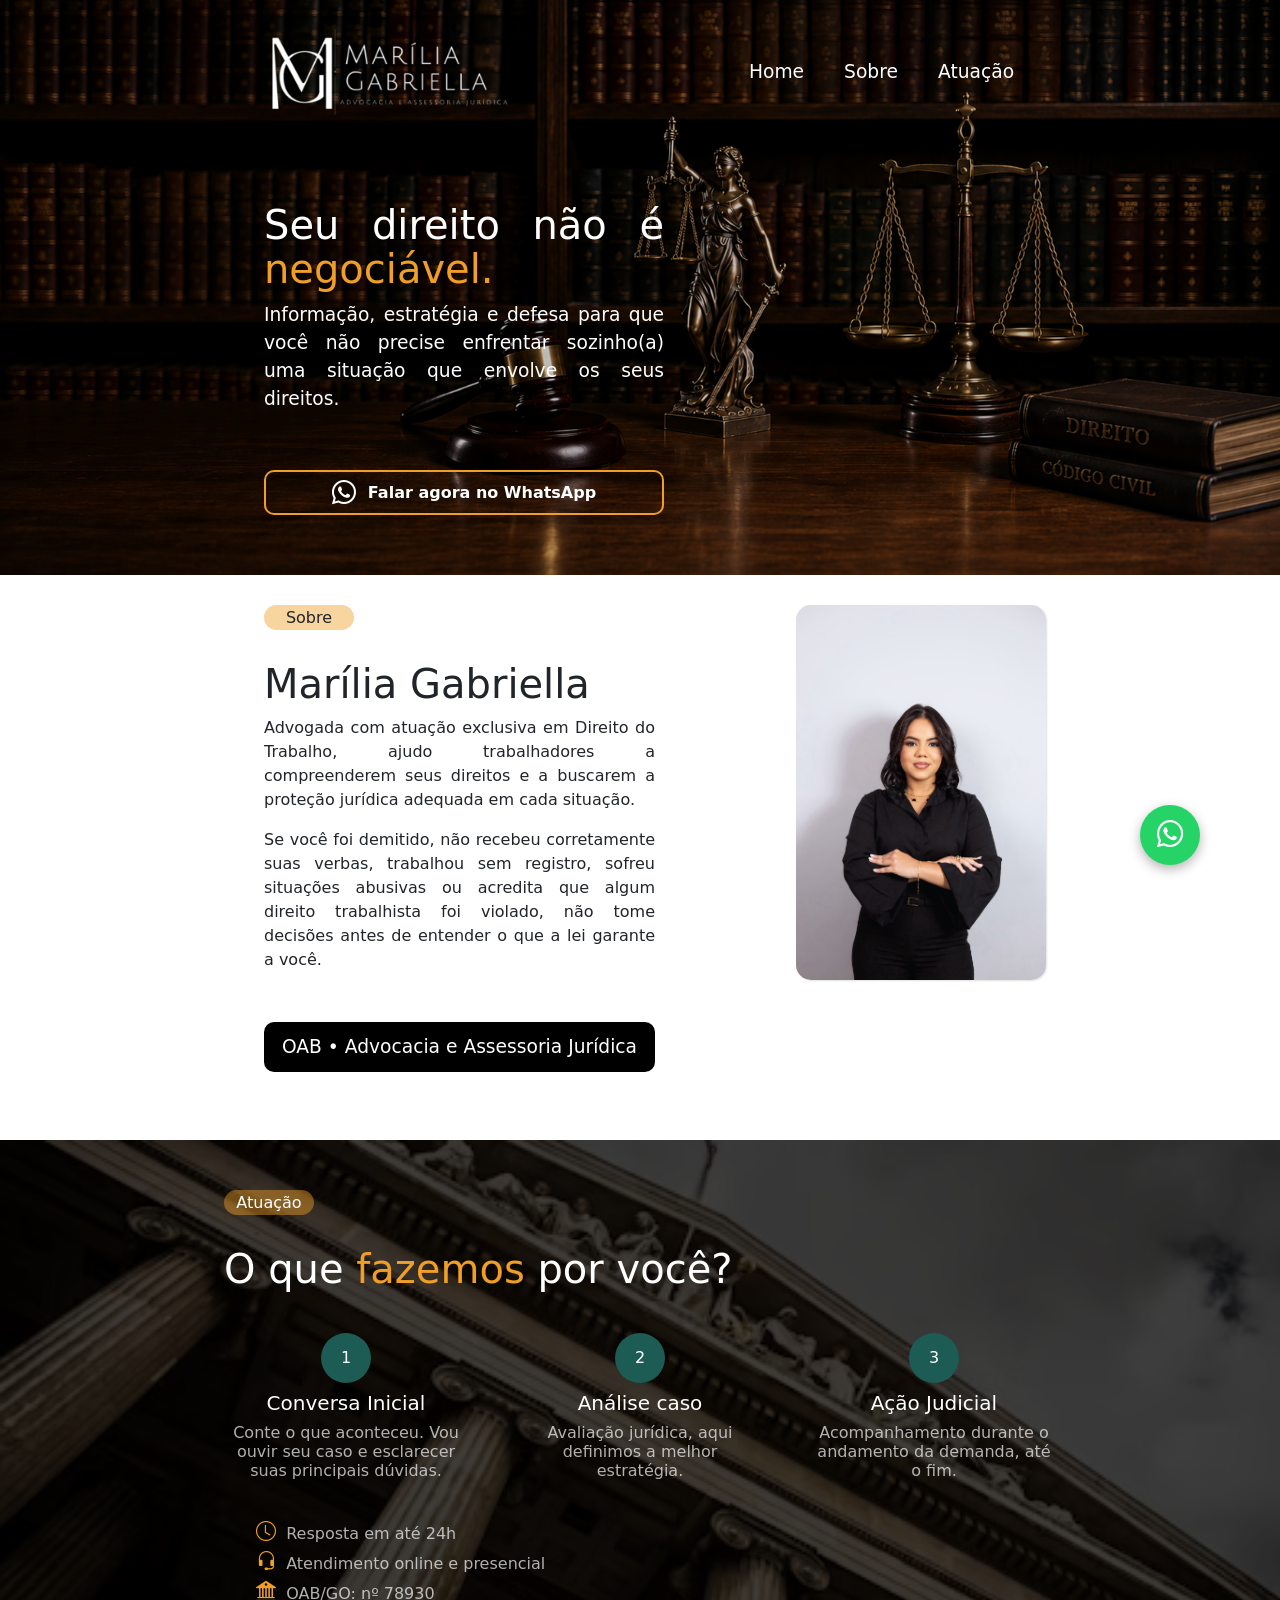
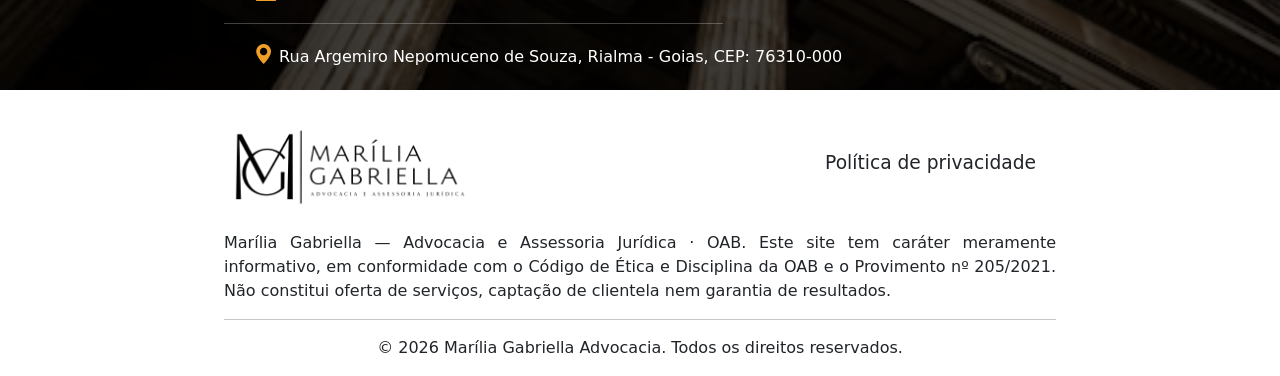
==== commit 85408559: "Correçao dos itens" ====
--- a/index.html
+++ b/index.html
@@ -99,19 +99,19 @@
                         <div class="perfomanceBalls">
                             <h4>1</h4>
                             <h5>Conversa Inicial</h5>
-                            <p>Conte seu caso. Encontre a melhor orientação jurídica.</p>
+                            <p class="text-center">Conte o que aconteceu. Vou ouvir seu caso e esclarecer suas principais dúvidas.</p>
                         </div>
 
                         <div class="perfomanceBalls">
                             <h4>2</h4>
-                            <h5>Análise do caso</h5>
-                            <p>Avaliação jurídica detalhada</p>
+                            <h5>Análise caso</h5>
+                            <p class="text-center">Avaliação jurídica, aqui definimos a melhor estratégia.</p>
                         </div>
 
                         <div class="perfomanceBalls">
                             <h4>3</h4>
                             <h5>Ação Judicial</h5>
-                            <p>Acompanhamento até o fim</p>
+                            <p class="text-center">Acompanhamento durante o andamento da demanda, até o fim.</p>
                         </div>
                     </div>
 
--- a/style.css
+++ b/style.css
@@ -288,6 +288,7 @@
     flex-flow: column;
     justify-content: center;
     align-items: center;
+    width: 300px;
 }
 
 .perfomanceBalls h4 {
@@ -307,7 +308,7 @@
 }
 
 .perfomanceBalls p {
-    line-height: 0.8;
+    line-height: 1.2;
     color: rgba(255, 255, 255, 0.685);
 }
 
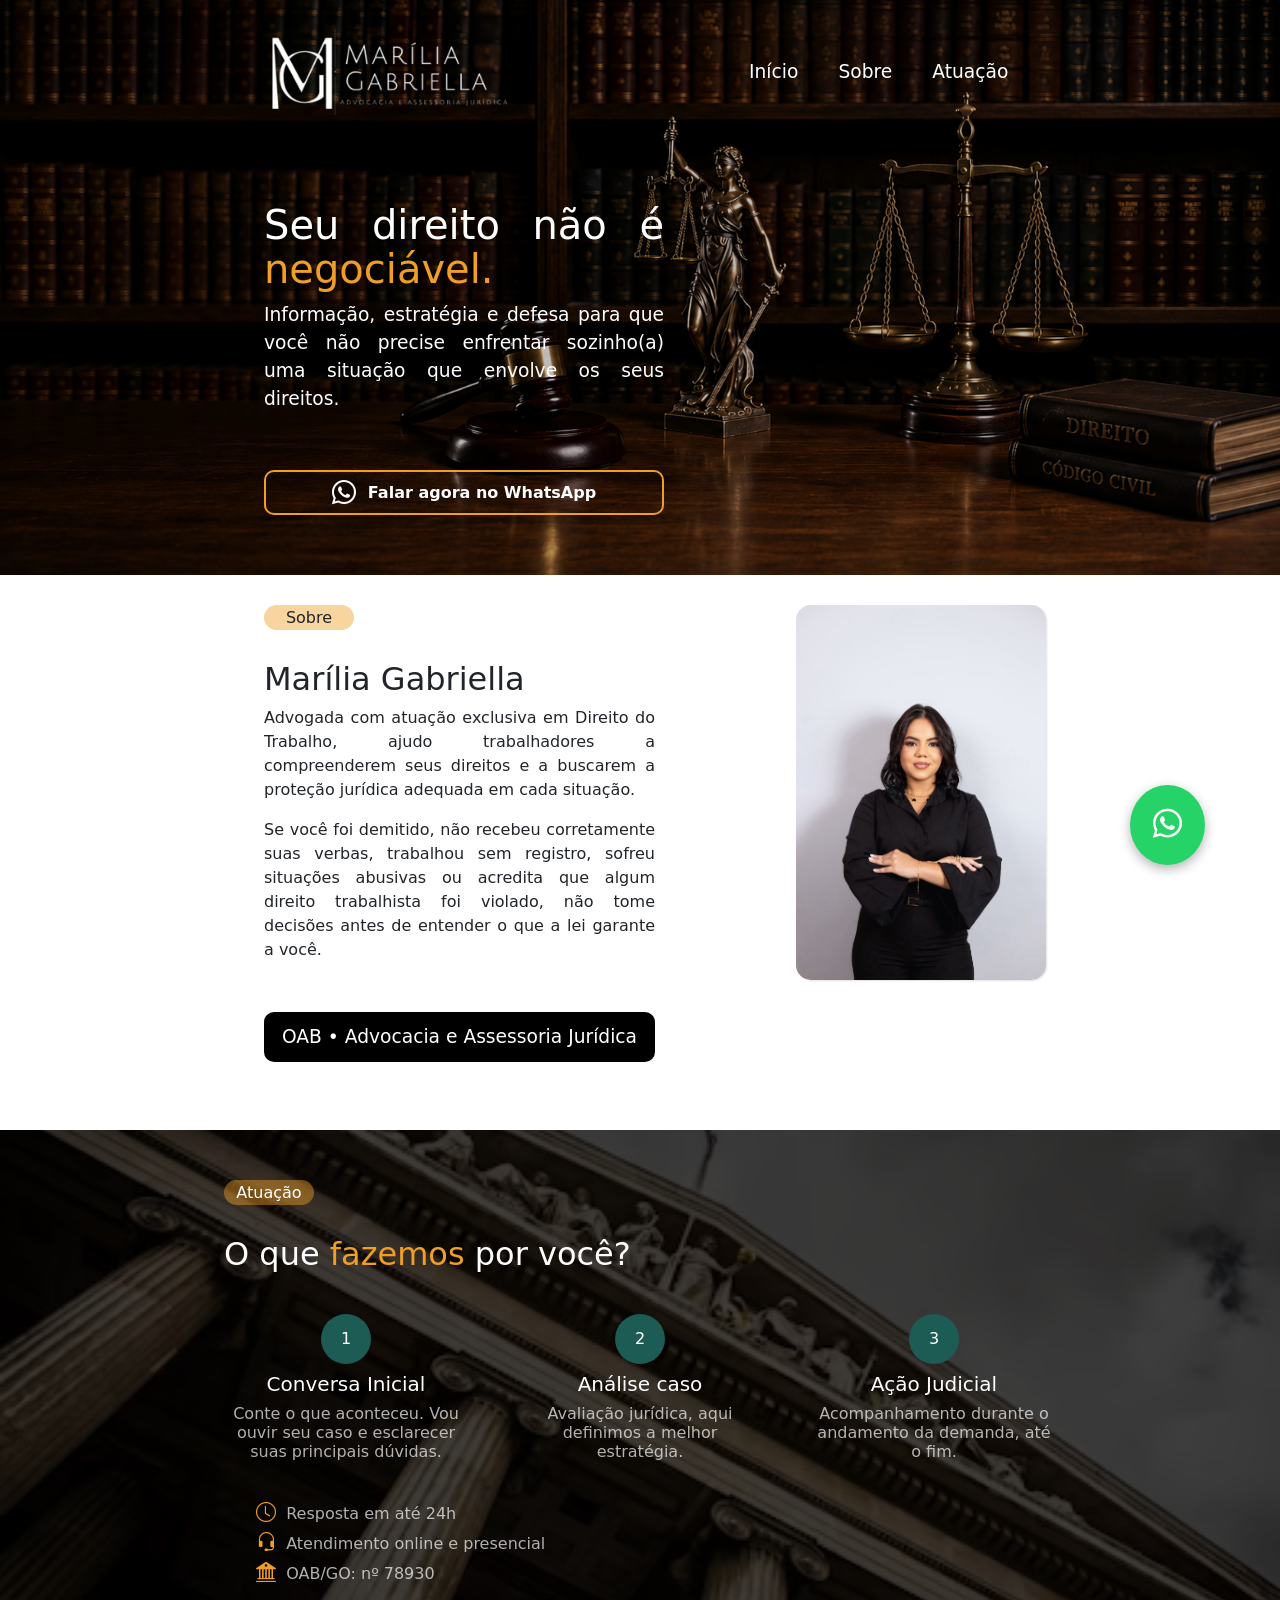
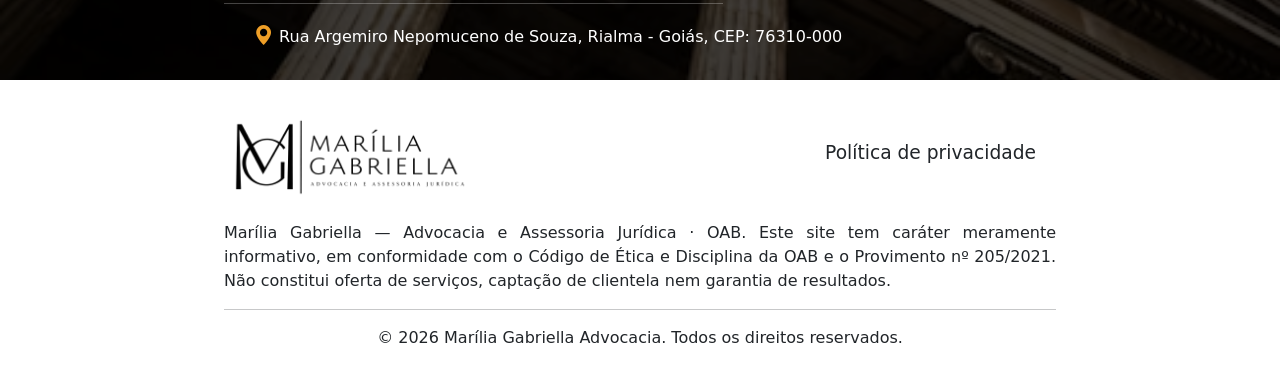
==== commit 7d7765aa: "Melhorando a semantica da aplicação" ====
--- a/index.html
+++ b/index.html
@@ -1,17 +1,38 @@
 <!DOCTYPE html>
-<html lang="pt-br">
+<html lang="pt-BR">
 
 <head>
     <meta charset="UTF-8">
     <meta name="viewport" content="width=device-width, initial-scale=1.0">
-    <title>Advogada</title>
+    <title>Marília Gabriella | Advogada Trabalhista em Rialma - GO</title>
+    <meta name="description"
+        content="Marília Gabriella é advogada com atuação exclusiva em Direito do Trabalho, com atendimento online e presencial em Rialma e região.">
+
     <link rel="stylesheet" href="style.css">
     <link rel="shortcut icon" href="advocacia.ico" type="image/x-icon">
     <link rel="stylesheet" href="https://cdn.jsdelivr.net/npm/bootstrap-icons@1.13.1/font/bootstrap-icons.min.css">
     <link href="https://cdn.jsdelivr.net/npm/bootstrap@5.3.8/dist/css/bootstrap.min.css" rel="stylesheet">
 
-
-   
+    <script type="application/ld+json">
+    {
+        "@context": "https://schema.org",
+        "@type": "Person",
+        "name": "Marília Gabriella",
+        "jobTitle": "Advogada",
+        "url": "https://marilia-gabriella-advogada.vercel.app/",
+        "image": "https://marilia-gabriella-advogada.vercel.app/fotoAdvogada.jpeg"
+        "address": {
+            "@type": "PostalAddress",
+            "addressLocality": "Rialma",
+            "addressRegion": "GO",
+            "postalCode": "76310-000",
+            "addressCountry": "BR"
+        }
+    }
+
+    </script>
+
+
 
 </head>
 
@@ -21,27 +42,32 @@
     <!-- tela toda -->
     <main>
 
-        <img class="firstImage" src="advocacia.png" alt="image Fundo">
+        <img class="firstImage" src="advocacia.png" alt="Marília Gabriella, advogada trabalhista">
         <div class="content">
             <!-- Div na qual a imagem tem que ficar -->
             <div class="contentFirstImage">
 
 
-                <div class="navBar">
+                <header class="navBar">
+
                     <div class="navLogo">
-                        <img src="LogoBranca.png" alt="Sem logo">
+                        <a href="#home" aria-label="Ir para o início">
+                            <img src="LogoBranca.png" alt="Marília Gabriella Advocacia">
+                        </a>
                     </div>
 
                     <div class="navItens">
                         <ul>
-                            <li><a href="#home">Home</a></li>
+                            <li><a href="#home">Início</a></li>
                             <li><a href="#sobre">Sobre</a></li>
                             <li><a href="#atuacao">Atuação</a></li>
                         </ul>
                     </div>
-                </div>
-
-                <article id="home" class="firstArticle">
+
+
+                </header>
+
+                <section id="home" class="firstArticle">
                     <div class="textMain">
                         <h1>Seu direito não é <span class="text-destaque">negociável.</span></h1>
                         <p>Informação, estratégia e defesa para que você não precise enfrentar sozinho(a) uma situação
@@ -56,16 +82,16 @@
                         </div>
                     </div>
 
-                </article>
+                </section>
             </div>
             <!-- Imagem de fundo -->
 
             <!-- Sobre -->
-            <div id="sobre" class="contenAbout">
+            <section id="sobre" class="contenAbout">
                 <div class="infoAbout">
                     <h5>Sobre</h5>
 
-                    <h1>Marília Gabriella</h1>
+                    <h2>Marília Gabriella</h2>
                     <p>Advogada com atuação exclusiva em Direito do Trabalho, ajudo trabalhadores a compreenderem seus
                         direitos e a buscarem a proteção jurídica adequada em cada situação.</p>
 
@@ -77,29 +103,30 @@
                 </div>
 
                 <div class="imageAbout">
-                    <img src="fotoAdvogada.jpeg" alt="foto advogada">
-                </div>
-
-
-            </div>
+                    <img src="fotoAdvogada.jpeg" alt="Marília Gabriella Advocacia">
+                </div>
+
+
+            </section>
 
 
 
             <!-- Atuacao -->
 
-            <div id="atuacao" class="contentAtuacao">
-                <img id="secondImagem" src="adovgada.png" alt="fundoJuridico">
+            <section class="contentAtuacao">
+                <img id="secondImagem" src="adovgada.png" alt="Marília Gabriella Advocacia">
 
                 <div id="atuacao" class="performance">
 
                     <h5>Atuação</h5>
-                    <h1>O que <span class="text-destaque">fazemos</span> por você?</h1>
+                    <h2>O que <span class="text-destaque">fazemos</span> por você?</h2>
 
                     <div class="listPerfomance">
                         <div class="perfomanceBalls">
                             <h4>1</h4>
                             <h5>Conversa Inicial</h5>
-                            <p class="text-center">Conte o que aconteceu. Vou ouvir seu caso e esclarecer suas principais dúvidas.</p>
+                            <p class="text-center">Conte o que aconteceu. Vou ouvir seu caso e esclarecer suas
+                                principais dúvidas.</p>
                         </div>
 
                         <div class="perfomanceBalls">
@@ -116,27 +143,30 @@
                     </div>
 
                     <div class="listTopics">
-                        <ul>
+                        <ol>
                             <li><i class="bi bi-clock fs-5"></i>&nbsp; Resposta em até 24h </li>
                             <li><i class="bi bi-headset fs-5"></i>&nbsp; Atendimento online e presencial </li>
                             <li><i class="bi bi-bank2 fs-5"></i>&nbsp; OAB/GO: nº 78930</li>
 
-                        </ul>
+                        </ol>
                     </div>
 
                     <hr class="margem">
 
-                    <li id="address"><i class="bi bi-geo-alt-fill fs-5"></i> Rua Argemiro Nepomuceno de Souza, Rialma -
-                        Goias, CEP: 76310-000</li>
-
-                </div>
-
-            </div>
-
-
-            <div class="contentFooter">
+                    <address id="address">
+                        <i class="bi bi-geo-alt-fill fs-5" aria-hidden="true"></i>
+                        Rua Argemiro Nepomuceno de Souza, Rialma - Goiás,
+                        CEP: 76310-000
+                    </address>
+
+                </div>
+
+            </section>
+
+
+            <footer class="contentFooter">
                 <div class="footerlogo">
-                    <img src="LogoPreta.png" alt="logo">
+                    <img src="LogoPreta.png" alt="Marília Gabriella Advocacia">
 
                     <h4>Política de privacidade</h4>
                 </div>
@@ -147,11 +177,11 @@
 
                 <hr>
                 <p class="text-center">© 2026 Marília Gabriella Advocacia. Todos os direitos reservados.</p>
-            </div>
+            </footer>
 
             <a href="https://wa.me/556291803495?text=Olá! Gostaria de mais informações sobre a consultoria."
                 class="whatsapp-float" target="_blank" aria-label="Falar no WhatsApp">
-                <i class="bi bi-whatsapp"></i>
+                <i class="bi bi-whatsapp" aria-hidden="true"></i>
             </a>
 
         </div>
@@ -170,6 +200,9 @@
         crossorigin="anonymous"></script>
 
 
+
+    </script>
+
 </body>
 
 </html>
--- a/style.css
+++ b/style.css
@@ -317,7 +317,7 @@
     margin-top: 20px;
 }
 
-.listTopics ul {
+.listTopics ol {
     list-style: none;
 }
 
@@ -371,9 +371,9 @@
 .whatsapp-float {
     position: fixed;
     bottom: 35px;
-    right: 80px;
-    width: 60px;
-    height: 60px;
+    right: 75px;
+    width: 75px;
+    height: 80px;
     background-color: #25D366;
     /* verde oficial do WhatsApp */
     border-radius: 50%;
@@ -389,7 +389,7 @@
 
 .whatsapp-float i {
     color: white;
-    font-size: 20pt;
+    font-size: 22pt;
 }
 
 .whatsapp-float:hover {
@@ -402,8 +402,8 @@
         position: fixed;
         bottom: 35px;
         right: 20px;
-        width: 60px;
-        height: 60px;
+        width: 70px;
+        height: 70px;
         background-color: #25D366;
         /* verde oficial do WhatsApp */
         border-radius: 50%;
@@ -415,6 +415,11 @@
         /* garante que fique acima de tudo, inclusive do header */
         text-decoration: none;
         transition: transform 0.2s ease, box-shadow 0.2s ease;
+        
+    }
+
+   .whatsapp-float i {
+        font-size: 24pt;
     }
 
 }
@@ -574,7 +579,7 @@
 
     .listPerfomance {
         flex-wrap: wrap;
-        gap: 25px;
+        gap: 55px;
         justify-content: center;
         text-align: center;
     }
